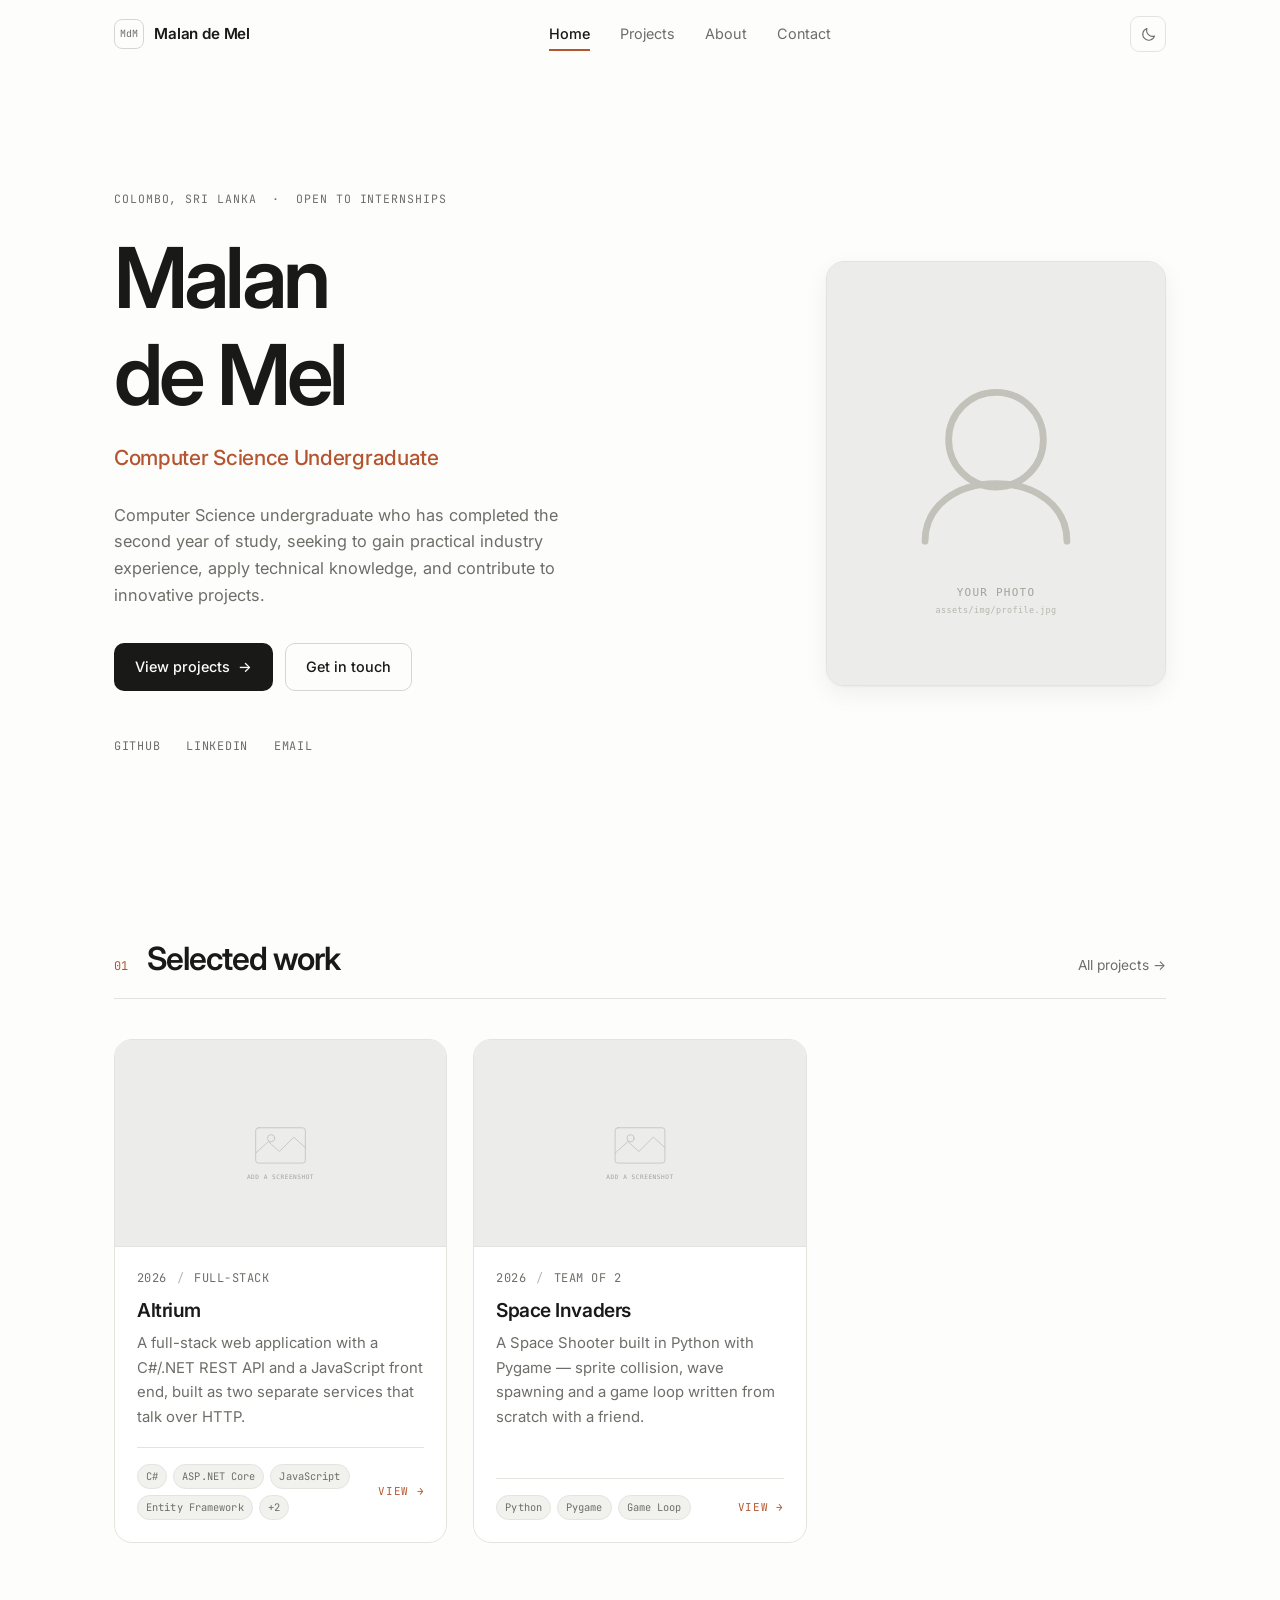
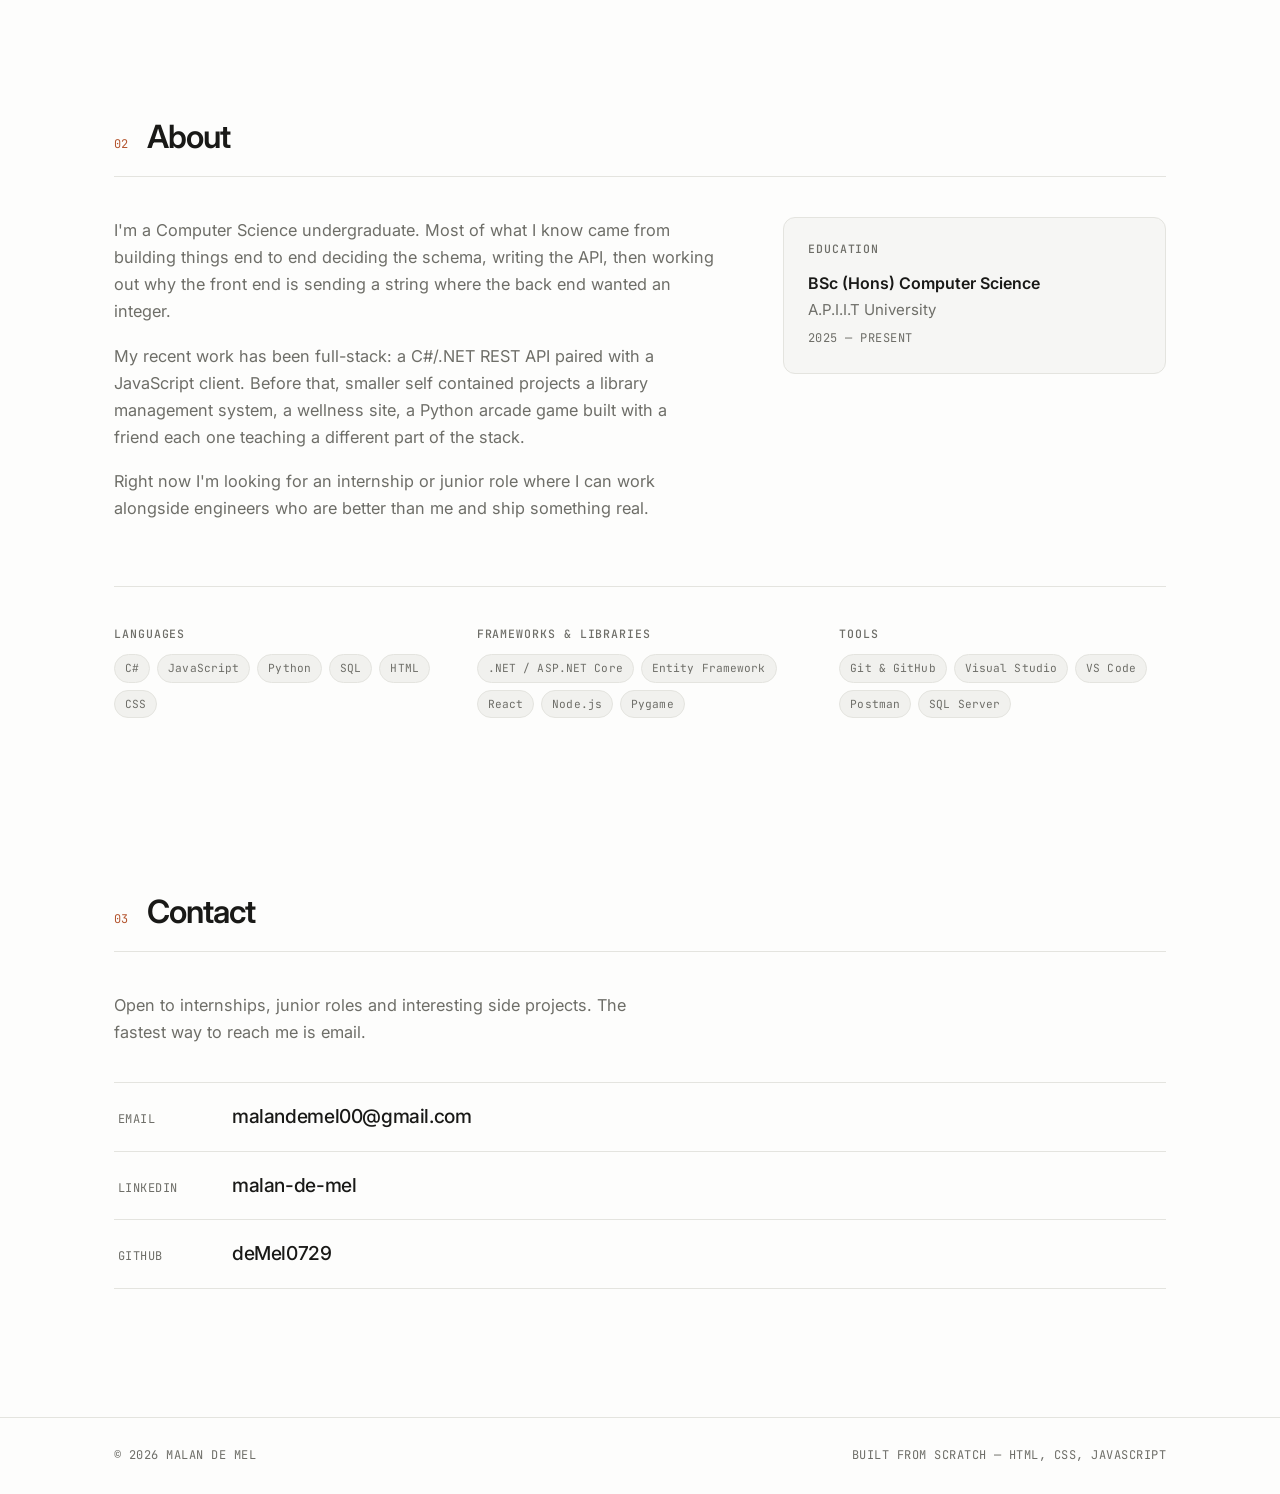
==== index.html @ 6a97ee99 "Portfolio site: home, projects page and gallery Static HTML/CSS/JS with no build step. Projects rend" ====
<!DOCTYPE html>
<html lang="en">
<head>
<meta charset="UTF-8">
<meta name="viewport" content="width=device-width, initial-scale=1.0">
<title>Malan de Mel — Computer Science Undergraduate</title>
<meta name="description" content="Malan de Mel — Computer Science undergraduate building full stack web applications with C#, .NET, JavaScript and Python.">
<meta name="author" content="Malan de Mel">

<meta property="og:type" content="website">
<meta property="og:title" content="Malan de Mel — Computer Science Undergraduate">
<meta property="og:description" content="Computer Science undergraduate building full-stack web applications.">
<meta property="og:url" content="https://demel0729.github.io/">

<link rel="icon" href="favicon.svg" type="image/svg+xml">
<link rel="preconnect" href="https://fonts.googleapis.com">
<link rel="preconnect" href="https://fonts.gstatic.com" crossorigin>
<link href="https://fonts.googleapis.com/css2?family=Inter:wght@400;500;600;700&family=JetBrains+Mono:wght@400;500&display=swap" rel="stylesheet">
<link rel="stylesheet" href="css/style.css">
<script>
  /* Apply the saved theme before first paint so there is no colour flash. */
  try {
    var saved = localStorage.getItem('theme');
    if (saved) document.documentElement.setAttribute('data-theme', saved);
  } catch (e) {}
</script>
</head>
<body>

<a class="skip-link" href="#main">Skip to content</a>

<header class="site-header" id="siteHeader">
  <div class="wrap header-inner">
    <a class="brand" href="index.html">
      <span class="brand-mark">MdM</span>
      <span class="brand-name">Malan de Mel</span>
    </a>

    <nav class="nav" id="nav" aria-label="Main">
      <a href="index.html" class="nav-link is-active">Home</a>
      <a href="projects.html" class="nav-link">Projects</a>
      <a href="index.html#about" class="nav-link">About</a>
      <a href="index.html#contact" class="nav-link">Contact</a>
    </nav>

    <div class="header-actions">
      <button class="icon-btn" id="themeToggle" type="button" aria-label="Switch colour theme">
        <svg class="icon-sun" viewBox="0 0 24 24" aria-hidden="true"><circle cx="12" cy="12" r="4.2"/><path d="M12 2.5v2.6M12 18.9v2.6M21.5 12h-2.6M5.1 12H2.5M18.7 5.3l-1.8 1.8M7.1 16.9l-1.8 1.8M18.7 18.7l-1.8-1.8M7.1 7.1L5.3 5.3"/></svg>
        <svg class="icon-moon" viewBox="0 0 24 24" aria-hidden="true"><path d="M20.5 14.2A8.5 8.5 0 0 1 9.8 3.5a8.5 8.5 0 1 0 10.7 10.7z"/></svg>
      </button>
      <button class="icon-btn menu-btn" id="menuToggle" type="button" aria-label="Open menu" aria-expanded="false" aria-controls="nav">
        <span class="bar"></span><span class="bar"></span>
      </button>
    </div>
  </div>
</header>

<main id="main">

  <!-- ─────────────── HERO ─────────────── -->
  <section class="hero wrap">
    <div class="hero-text reveal">
      <p class="eyebrow">Colombo, Sri Lanka &nbsp;·&nbsp; Open to internships</p>
      <h1 class="hero-title">Malan<br>de Mel</h1>
      <p class="hero-role">Computer Science Undergraduate</p>
      <p class="hero-blurb">
        Computer Science undergraduate who has completed the second year of study, 
        seeking to gain practical industry experience, apply technical knowledge, 
        and contribute to innovative projects.

      </p>
      <div class="hero-cta">
        <a class="btn btn-primary" href="projects.html">View projects <span aria-hidden="true">&rarr;</span></a>
        <a class="btn btn-ghost" href="#contact">Get in touch</a>
      </div>
      <ul class="hero-links">
        <li><a href="https://github.com/deMel0729" target="_blank" rel="noopener">GitHub</a></li>
        <li><a href="https://www.linkedin.com/in/malan-de-mel-802544389/" target="_blank" rel="noopener">LinkedIn</a></li>
        <li><a href="mailto:malandemel00@gmail.com">Email</a></li>
      </ul>
    </div>

    <div class="hero-photo reveal">
      <div class="photo-frame">
        <img src="assets/img/profile.jpg" alt="Portrait of Malan de Mel"
             onerror="this.onerror=null;this.src='assets/img/profile-placeholder.svg';">
      </div>
    </div>
  </section>

  <!-- ─────────────── SELECTED WORK ─────────────── -->
  <section class="section wrap" id="work">
    <div class="section-head reveal">
      <span class="section-num mono">01</span>
      <h2 class="section-title">Selected work</h2>
      <a class="section-link" href="projects.html">All projects <span aria-hidden="true">&rarr;</span></a>
    </div>
    <div class="featured-grid" id="featuredGrid"></div>
  </section>

  <!-- ─────────────── ABOUT ─────────────── -->
  <section class="section wrap" id="about">
    <div class="section-head reveal">
      <span class="section-num mono">02</span>
      <h2 class="section-title">About</h2>
    </div>

    <div class="about-grid">
      <div class="about-copy reveal">
        <p>
          I'm a Computer Science undergraduate. Most of what I know came from building things
          end to end deciding the schema, writing the API, then working out why the front
          end is sending a string where the back end wanted an integer.
        </p>
        <p>
          My recent work has been full-stack: a C#/.NET REST API paired with a JavaScript
          client. Before that, smaller self contained projects a library management system,
          a wellness site, a Python arcade game built with a friend each one teaching a
          different part of the stack.
        </p>
        <p>
          Right now I'm looking for an internship or junior role where I can work alongside
          engineers who are better than me and ship something real.
        </p>
      </div>

      <aside class="about-side reveal">
        <h3 class="side-title mono">Education</h3>
        <div class="edu">
          <p class="edu-degree">BSc (Hons) Computer Science</p>
          <p class="edu-school">A.P.I.I.T University</p>
          <p class="edu-dates mono">2025 &mdash; present</p>
        </div>
      </aside>
    </div>

    <div class="skills reveal">
      <div class="skill-group">
        <h3 class="side-title mono">Languages</h3>
        <ul class="tags">
          <li class="tag">C#</li><li class="tag">JavaScript</li><li class="tag">Python</li>
          <li class="tag">SQL</li><li class="tag">HTML</li><li class="tag">CSS</li>
        </ul>
      </div>
      <div class="skill-group">
        <h3 class="side-title mono">Frameworks &amp; libraries</h3>
        <ul class="tags">
          <li class="tag">.NET / ASP.NET Core</li><li class="tag">Entity Framework</li>
          <li class="tag">React</li><li class="tag">Node.js</li><li class="tag">Pygame</li>
        </ul>
      </div>
      <div class="skill-group">
        <h3 class="side-title mono">Tools</h3>
        <ul class="tags">
          <li class="tag">Git &amp; GitHub</li><li class="tag">Visual Studio</li>
          <li class="tag">VS Code</li><li class="tag">Postman</li><li class="tag">SQL Server</li>
        </ul>
      </div>
    </div>
  </section>

  <!-- ─────────────── CONTACT ─────────────── -->
  <section class="section wrap" id="contact">
    <div class="section-head reveal">
      <span class="section-num mono">03</span>
      <h2 class="section-title">Contact</h2>
    </div>

    <div class="contact reveal">
      <p class="contact-lead">
        Open to internships, junior roles and interesting side projects.
        The fastest way to reach me is email.
      </p>
      <ul class="contact-list">
        <li>
          <span class="contact-label mono">Email</span>
          <a class="contact-value" href="mailto:malandemel00@gmail.com">malandemel00@gmail.com</a>
        </li>
        <li>
          <span class="contact-label mono">LinkedIn</span>
          <a class="contact-value" href="https://www.linkedin.com/in/malan-de-mel-802544389/" target="_blank" rel="noopener">malan-de-mel</a>
        </li>
        <li>
          <span class="contact-label mono">GitHub</span>
          <a class="contact-value" href="https://github.com/deMel0729" target="_blank" rel="noopener">deMel0729</a>
        </li>
      </ul>
    </div>
  </section>

</main>

<footer class="site-footer">
  <div class="wrap footer-inner">
    <p class="mono">&copy; <span id="year">2026</span> Malan de Mel</p>
    <p class="mono footer-built">Built from scratch &mdash; HTML, CSS, JavaScript</p>
  </div>
</footer>

<script src="js/projects-data.js"></script>
<script src="js/main.js"></script>
</body>
</html>
---- css/style.css ----
/* ============================================================
   Malan de Mel — portfolio
   Palette, type scale and layout primitives live at the top.
   Change --accent in one place to re-tint the whole site.
   ============================================================ */

/* ---------- 1. Design tokens ---------- */

:root {
  /* Light theme */
  --bg:          #fdfdfc;
  --bg-alt:      #f6f6f4;
  --surface:     #ffffff;
  --surface-2:   #f1f1ee;
  --text:        #191917;
  --muted:       #6e6e68;
  --border:      #e4e4df;
  --border-firm: #d6d6d0;
  --accent:      #b4552f;
  --accent-ink:  #ffffff;
  --accent-soft: #f6ebe5;
  --shadow:      0 1px 2px rgba(20, 20, 16, .04), 0 8px 24px rgba(20, 20, 16, .06);
  --shadow-lg:   0 24px 64px rgba(20, 20, 16, .18);

  /* Type */
  --font-sans: 'Inter', -apple-system, BlinkMacSystemFont, 'Segoe UI', Roboto, Helvetica, Arial, sans-serif;
  --font-mono: 'JetBrains Mono', ui-monospace, SFMono-Regular, Menlo, Consolas, monospace;

  /* Layout */
  --wrap: 1100px;
  --gutter: 24px;
  --radius: 12px;
  --radius-lg: 18px;
  --header-h: 68px;

  --ease: cubic-bezier(.22, .61, .36, 1);
  color-scheme: light;
}

/* Dark theme — applied by system preference unless the user chose light */
@media (prefers-color-scheme: dark) {
  :root:not([data-theme="light"]) {
    --bg:          #111110;
    --bg-alt:      #171715;
    --surface:     #1a1a18;
    --surface-2:   #232320;
    --text:        #f2f2ef;
    --muted:       #a0a099;
    --border:      #2b2b27;
    --border-firm: #3a3a34;
    --accent:      #e08a5f;
    --accent-ink:  #1a1006;
    --accent-soft: #2a1e16;
    --shadow:      0 1px 2px rgba(0, 0, 0, .3), 0 8px 24px rgba(0, 0, 0, .35);
    --shadow-lg:   0 24px 64px rgba(0, 0, 0, .6);
    color-scheme: dark;
  }
}

/* Dark theme — applied by explicit user choice */
:root[data-theme="dark"] {
  --bg:          #111110;
  --bg-alt:      #171715;
  --surface:     #1a1a18;
  --surface-2:   #232320;
  --text:        #f2f2ef;
  --muted:       #a0a099;
  --border:      #2b2b27;
  --border-firm: #3a3a34;
  --accent:      #e08a5f;
  --accent-ink:  #1a1006;
  --accent-soft: #2a1e16;
  --shadow:      0 1px 2px rgba(0, 0, 0, .3), 0 8px 24px rgba(0, 0, 0, .35);
  --shadow-lg:   0 24px 64px rgba(0, 0, 0, .6);
  color-scheme: dark;
}


/* ---------- 2. Reset & base ---------- */

*, *::before, *::after { box-sizing: border-box; }

html { -webkit-text-size-adjust: 100%; scroll-behavior: smooth; }

@media (prefers-reduced-motion: reduce) {
  html { scroll-behavior: auto; }
  *, *::before, *::after {
    animation-duration: .001ms !important;
    transition-duration: .001ms !important;
  }
}

body {
  margin: 0;
  background: var(--bg);
  color: var(--text);
  font-family: var(--font-sans);
  font-size: 16px;
  line-height: 1.65;
  -webkit-font-smoothing: antialiased;
  -moz-osx-font-smoothing: grayscale;
  overflow-x: hidden;
}

body.is-locked { overflow: hidden; }

h1, h2, h3, h4 { margin: 0; font-weight: 600; line-height: 1.15; letter-spacing: -.02em; }
p  { margin: 0 0 1.1em; }
ul { margin: 0; padding: 0; list-style: none; }
img, video { display: block; max-width: 100%; }

a { color: inherit; text-decoration: none; }

button { font: inherit; color: inherit; background: none; border: 0; cursor: pointer; }

svg { fill: none; stroke: currentColor; stroke-width: 1.6; stroke-linecap: round; stroke-linejoin: round; }

:focus-visible {
  outline: 2px solid var(--accent);
  outline-offset: 3px;
  border-radius: 4px;
}

.mono {
  font-family: var(--font-mono);
  font-size: .75rem;
  letter-spacing: .04em;
  text-transform: uppercase;
}

.wrap {
  width: 100%;
  max-width: var(--wrap);
  margin-inline: auto;
  padding-inline: var(--gutter);
}

.skip-link {
  position: absolute;
  left: -9999px;
  top: 0;
  z-index: 200;
  background: var(--text);
  color: var(--bg);
  padding: 10px 18px;
  border-radius: 0 0 8px 0;
}
.skip-link:focus { left: 0; }


/* ---------- 3. Header ---------- */

.site-header {
  position: sticky;
  top: 0;
  z-index: 100;
  background: color-mix(in srgb, var(--bg) 82%, transparent);
  backdrop-filter: saturate(160%) blur(12px);
  -webkit-backdrop-filter: saturate(160%) blur(12px);
  border-bottom: 1px solid transparent;
  transition: border-color .25s var(--ease);
}
.site-header.is-scrolled { border-bottom-color: var(--border); }

.header-inner {
  height: var(--header-h);
  display: flex;
  align-items: center;
  justify-content: space-between;
  gap: 16px;
}

.brand { display: flex; align-items: center; gap: 10px; }

.brand-mark {
  display: grid;
  place-items: center;
  width: 30px;
  height: 30px;
  border: 1px solid var(--border-firm);
  border-radius: 8px;
  font-family: var(--font-mono);
  font-size: .62rem;
  letter-spacing: .02em;
  color: var(--muted);
  transition: border-color .2s var(--ease), color .2s var(--ease);
}
.brand:hover .brand-mark { border-color: var(--accent); color: var(--accent); }

.brand-name { font-weight: 600; font-size: .95rem; letter-spacing: -.01em; }

.nav { display: flex; align-items: center; gap: 4px; }

.nav-link {
  position: relative;
  padding: 7px 13px;
  border-radius: 8px;
  font-size: .9rem;
  color: var(--muted);
  transition: color .18s var(--ease), background-color .18s var(--ease);
}
.nav-link:hover { color: var(--text); background: var(--surface-2); }
.nav-link.is-active { color: var(--text); font-weight: 500; }
.nav-link.is-active::after {
  content: "";
  position: absolute;
  left: 13px;
  right: 13px;
  bottom: 2px;
  height: 1.5px;
  background: var(--accent);
}

.header-actions { display: flex; align-items: center; gap: 6px; }

.icon-btn {
  display: grid;
  place-items: center;
  width: 36px;
  height: 36px;
  border: 1px solid var(--border);
  border-radius: 9px;
  color: var(--muted);
  transition: color .18s var(--ease), border-color .18s var(--ease), background-color .18s var(--ease);
}
.icon-btn:hover { color: var(--text); border-color: var(--border-firm); background: var(--surface-2); }
.icon-btn svg { width: 17px; height: 17px; }

/* Show the icon for the theme you would switch TO */
.icon-moon { display: block; }
.icon-sun  { display: none; }
:root[data-theme="dark"] .icon-moon { display: none; }
:root[data-theme="dark"] .icon-sun  { display: block; }
@media (prefers-color-scheme: dark) {
  :root:not([data-theme="light"]) .icon-moon { display: none; }
  :root:not([data-theme="light"]) .icon-sun  { display: block; }
}

.menu-btn { display: none; flex-direction: column; gap: 4px; }
.menu-btn .bar {
  width: 15px;
  height: 1.5px;
  background: currentColor;
  transition: transform .22s var(--ease), opacity .22s var(--ease);
}
.menu-btn[aria-expanded="true"] .bar:first-child { transform: translateY(2.75px) rotate(45deg); }
.menu-btn[aria-expanded="true"] .bar:last-child  { transform: translateY(-2.75px) rotate(-45deg); }


/* ---------- 4. Buttons & tags ---------- */

.btn {
  display: inline-flex;
  align-items: center;
  gap: 8px;
  padding: 11px 20px;
  border-radius: 10px;
  border: 1px solid transparent;
  font-size: .9rem;
  font-weight: 500;
  transition: transform .18s var(--ease), background-color .18s var(--ease),
              border-color .18s var(--ease), color .18s var(--ease);
}
.btn:active { transform: translateY(1px); }

.btn-primary { background: var(--text); color: var(--bg); }
.btn-primary:hover { background: var(--accent); color: var(--accent-ink); }

.btn-ghost { border-color: var(--border-firm); color: var(--text); }
.btn-ghost:hover { border-color: var(--text); background: var(--surface-2); }

.btn-sm { padding: 9px 15px; font-size: .84rem; }

.tags { display: flex; flex-wrap: wrap; gap: 7px; }

.tag {
  padding: 4px 10px;
  border: 1px solid var(--border);
  border-radius: 100px;
  background: var(--surface-2);
  font-family: var(--font-mono);
  font-size: .7rem;
  letter-spacing: .01em;
  color: var(--muted);
  white-space: nowrap;
}


/* ---------- 5. Hero ---------- */

.hero {
  display: grid;
  grid-template-columns: 1.25fr .85fr;
  gap: 56px;
  align-items: center;
  padding-block: clamp(56px, 10vw, 120px) clamp(48px, 8vw, 96px);
}

.eyebrow {
  margin-bottom: 22px;
  font-family: var(--font-mono);
  font-size: .72rem;
  letter-spacing: .08em;
  text-transform: uppercase;
  color: var(--muted);
}

.hero-title {
  font-size: clamp(3rem, 9vw, 5.25rem);
  letter-spacing: -.045em;
  margin-bottom: 18px;
}

.hero-role {
  margin-bottom: 26px;
  font-size: clamp(1.05rem, 2.4vw, 1.3rem);
  font-weight: 500;
  color: var(--accent);
  letter-spacing: -.015em;
}

.hero-blurb {
  max-width: 46ch;
  margin-bottom: 34px;
  font-size: 1.02rem;
  color: var(--muted);
}

.hero-cta { display: flex; flex-wrap: wrap; gap: 12px; margin-bottom: 40px; }

.hero-links { display: flex; flex-wrap: wrap; gap: 26px; }
.hero-links a {
  position: relative;
  font-family: var(--font-mono);
  font-size: .74rem;
  letter-spacing: .06em;
  text-transform: uppercase;
  color: var(--muted);
  transition: color .18s var(--ease);
}
.hero-links a::after {
  content: "";
  position: absolute;
  left: 0;
  right: 0;
  bottom: -4px;
  height: 1px;
  background: currentColor;
  transform: scaleX(0);
  transform-origin: left;
  transition: transform .26s var(--ease);
}
.hero-links a:hover { color: var(--text); }
.hero-links a:hover::after { transform: scaleX(1); }

.photo-frame {
  position: relative;
  aspect-ratio: 4 / 5;
  max-width: 340px;
  margin-left: auto;
  border: 1px solid var(--border);
  border-radius: var(--radius-lg);
  overflow: hidden;
  background: var(--surface-2);
  box-shadow: var(--shadow);
}
.photo-frame img { width: 100%; height: 100%; object-fit: cover; }


/* ---------- 6. Sections ---------- */

.section { padding-block: clamp(48px, 8vw, 88px); }

.section-head {
  display: flex;
  align-items: baseline;
  gap: 18px;
  padding-bottom: 20px;
  margin-bottom: 40px;
  border-bottom: 1px solid var(--border);
}

.section-num { color: var(--accent); }

.section-title {
  font-size: clamp(1.5rem, 3.6vw, 2rem);
  letter-spacing: -.03em;
}

.section-link {
  margin-left: auto;
  font-size: .86rem;
  color: var(--muted);
  transition: color .18s var(--ease);
}
.section-link:hover { color: var(--accent); }

.side-title {
  margin-bottom: 14px;
  font-size: .72rem;
  font-weight: 500;
  letter-spacing: .08em;
  text-transform: uppercase;
  color: var(--muted);
}


/* ---------- 7. About ---------- */

.about-grid {
  display: grid;
  grid-template-columns: 1.6fr 1fr;
  gap: 56px;
  margin-bottom: 64px;
}

.about-copy p { font-size: 1.02rem; color: var(--muted); max-width: 60ch; }
.about-copy p:last-child { margin-bottom: 0; }

.about-side {
  padding: 24px;
  border: 1px solid var(--border);
  border-radius: var(--radius);
  background: var(--bg-alt);
  align-self: start;
}
.edu-degree { margin-bottom: 2px; font-weight: 600; }
.edu-school { margin-bottom: 6px; color: var(--muted); font-size: .94rem; }
.edu-dates  { margin-bottom: 0; color: var(--muted); }

.skills {
  display: grid;
  grid-template-columns: repeat(3, 1fr);
  gap: 36px;
  padding-top: 40px;
  border-top: 1px solid var(--border);
}


/* ---------- 8. Contact ---------- */

.contact-lead { max-width: 52ch; margin-bottom: 36px; font-size: 1.02rem; color: var(--muted); }

.contact-list { border-top: 1px solid var(--border); }
.contact-list li {
  display: flex;
  align-items: baseline;
  gap: 24px;
  padding: 18px 4px;
  border-bottom: 1px solid var(--border);
  transition: padding-left .22s var(--ease);
}
.contact-list li:hover { padding-left: 12px; }

.contact-label { flex: 0 0 90px; color: var(--muted); }

.contact-value {
  font-size: clamp(1rem, 2.4vw, 1.2rem);
  font-weight: 500;
  letter-spacing: -.02em;
  word-break: break-word;
  transition: color .18s var(--ease);
}
.contact-list li:hover .contact-value { color: var(--accent); }


/* ---------- 9. Footer ---------- */

.site-footer { border-top: 1px solid var(--border); margin-top: 40px; }
.footer-inner {
  display: flex;
  flex-wrap: wrap;
  gap: 12px;
  justify-content: space-between;
  padding-block: 28px;
}
.footer-inner p { margin: 0; color: var(--muted); }


/* ---------- 10. Projects page header ---------- */

.page-head { padding-block: clamp(48px, 9vw, 96px) 36px; }
.page-title {
  font-size: clamp(2.5rem, 7vw, 4rem);
  letter-spacing: -.04em;
  margin-bottom: 20px;
}
.page-lead { max-width: 56ch; font-size: 1.05rem; color: var(--muted); margin-bottom: 0; }

.filter-bar-wrap { padding-bottom: 8px; }
.filter-bar {
  display: flex;
  flex-wrap: wrap;
  gap: 8px;
  padding-bottom: 28px;
  border-bottom: 1px solid var(--border);
}

.chip {
  padding: 7px 15px;
  border: 1px solid var(--border);
  border-radius: 100px;
  font-family: var(--font-mono);
  font-size: .72rem;
  letter-spacing: .03em;
  color: var(--muted);
  transition: color .18s var(--ease), border-color .18s var(--ease), background-color .18s var(--ease);
}
.chip:hover { color: var(--text); border-color: var(--border-firm); }
.chip.is-active { background: var(--text); border-color: var(--text); color: var(--bg); }

.projects-section { padding-block: 40px clamp(56px, 9vw, 96px); }

.empty-state { padding: 60px 0; text-align: center; color: var(--muted); }


/* ---------- 11. Project cards ---------- */

.projects-grid,
.featured-grid {
  display: grid;
  grid-template-columns: repeat(auto-fill, minmax(320px, 1fr));
  gap: 26px;
}

.card {
  display: flex;
  flex-direction: column;
  text-align: left;
  width: 100%;
  border: 1px solid var(--border);
  border-radius: var(--radius-lg);
  background: var(--surface);
  overflow: hidden;
  transition: transform .28s var(--ease), border-color .28s var(--ease), box-shadow .28s var(--ease);
}
.card:hover {
  transform: translateY(-4px);
  border-color: var(--border-firm);
  box-shadow: var(--shadow);
}

.card-thumb {
  position: relative;
  aspect-ratio: 16 / 10;
  background: var(--surface-2);
  overflow: hidden;
  border-bottom: 1px solid var(--border);
}
.card-thumb img {
  width: 100%;
  height: 100%;
  object-fit: cover;
  transition: transform .5s var(--ease);
}
.card:hover .card-thumb img { transform: scale(1.03); }

.card-badge {
  position: absolute;
  top: 12px;
  left: 12px;
  display: inline-flex;
  align-items: center;
  gap: 5px;
  padding: 4px 9px;
  border-radius: 100px;
  background: color-mix(in srgb, var(--bg) 88%, transparent);
  backdrop-filter: blur(6px);
  -webkit-backdrop-filter: blur(6px);
  border: 1px solid var(--border);
  font-family: var(--font-mono);
  font-size: .62rem;
  letter-spacing: .06em;
  text-transform: uppercase;
  color: var(--muted);
}
.card-badge svg { width: 11px; height: 11px; }

.card-body { display: flex; flex-direction: column; flex: 1; padding: 22px; }

.card-meta {
  display: flex;
  gap: 10px;
  margin-bottom: 10px;
  color: var(--muted);
}
.card-meta .dot { opacity: .5; }

.card-title {
  margin-bottom: 10px;
  font-size: 1.2rem;
  letter-spacing: -.025em;
  transition: color .18s var(--ease);
}
.card:hover .card-title { color: var(--accent); }

.card-summary {
  flex: 1;
  margin-bottom: 18px;
  font-size: .93rem;
  color: var(--muted);
}

.card-foot {
  display: flex;
  align-items: center;
  justify-content: space-between;
  gap: 12px;
  padding-top: 16px;
  border-top: 1px solid var(--border);
}

.card-stack { display: flex; flex-wrap: wrap; gap: 6px; }
.card-stack .tag { font-size: .65rem; padding: 3px 8px; }

.card-open {
  flex-shrink: 0;
  font-family: var(--font-mono);
  font-size: .68rem;
  letter-spacing: .06em;
  text-transform: uppercase;
  color: var(--accent);
}


/* ---------- 12. Modal ---------- */

.modal {
  position: fixed;
  inset: 0;
  z-index: 200;
  display: grid;
  place-items: center;
  padding: clamp(12px, 4vw, 40px);
}

.modal-backdrop {
  position: absolute;
  inset: 0;
  background: rgba(16, 16, 14, .55);
  backdrop-filter: blur(4px);
  -webkit-backdrop-filter: blur(4px);
  animation: fade .24s var(--ease);
}

.modal-panel {
  position: relative;
  width: min(880px, 100%);
  max-height: min(88vh, 900px);
  display: flex;
  flex-direction: column;
  background: var(--bg);
  border: 1px solid var(--border);
  border-radius: var(--radius-lg);
  box-shadow: var(--shadow-lg);
  overflow: hidden;
  animation: pop .3s var(--ease);
}

@keyframes fade { from { opacity: 0; } }
@keyframes pop  { from { opacity: 0; transform: translateY(14px) scale(.985); } }

.modal-close {
  position: absolute;
  top: 14px;
  right: 14px;
  z-index: 3;
  display: grid;
  place-items: center;
  width: 34px;
  height: 34px;
  border-radius: 9px;
  background: color-mix(in srgb, var(--bg) 85%, transparent);
  backdrop-filter: blur(8px);
  -webkit-backdrop-filter: blur(8px);
  border: 1px solid var(--border);
  color: var(--text);
  transition: background-color .18s var(--ease), transform .18s var(--ease);
}
.modal-close:hover { background: var(--surface-2); transform: rotate(90deg); }
.modal-close svg { width: 15px; height: 15px; }

.modal-scroll { overflow-y: auto; overscroll-behavior: contain; }

.media-stage {
  position: relative;
  aspect-ratio: 16 / 9;
  background: var(--surface-2);
  border-bottom: 1px solid var(--border);
}
.media-stage img,
.media-stage video,
.media-stage iframe {
  width: 100%;
  height: 100%;
  object-fit: cover;
  border: 0;
  display: block;
}
.media-stage video { object-fit: contain; background: #000; }

.media-thumbs {
  display: flex;
  gap: 8px;
  padding: 12px 16px;
  overflow-x: auto;
  border-bottom: 1px solid var(--border);
  background: var(--bg-alt);
}
.media-thumbs:empty { display: none; }

.thumb {
  position: relative;
  flex: 0 0 auto;
  width: 72px;
  aspect-ratio: 16 / 10;
  border: 1px solid var(--border);
  border-radius: 7px;
  overflow: hidden;
  background: var(--surface-2);
  opacity: .58;
  transition: opacity .18s var(--ease), border-color .18s var(--ease);
}
.thumb img { width: 100%; height: 100%; object-fit: cover; }
.thumb:hover { opacity: .85; }
.thumb.is-active { opacity: 1; border-color: var(--accent); }

.thumb-play {
  position: absolute;
  inset: 0;
  display: grid;
  place-items: center;
  background: rgba(0, 0, 0, .35);
  color: #fff;
}
.thumb-play svg { width: 14px; height: 14px; fill: currentColor; stroke: none; }

.modal-body { padding: 28px clamp(20px, 4vw, 34px) 34px; }

.modal-meta { margin-bottom: 12px; color: var(--muted); }

.modal-title {
  margin-bottom: 18px;
  font-size: clamp(1.5rem, 4vw, 2rem);
  letter-spacing: -.035em;
}

.modal-desc p { color: var(--muted); max-width: 62ch; }
.modal-desc p:last-child { margin-bottom: 0; }

.modal-block { padding-top: 26px; margin-top: 26px; border-top: 1px solid var(--border); }
.modal-block[hidden] { display: none; }

.highlights { display: grid; gap: 10px; }
.highlights li {
  position: relative;
  padding-left: 20px;
  color: var(--muted);
  font-size: .95rem;
}
.highlights li::before {
  content: "";
  position: absolute;
  left: 2px;
  top: .65em;
  width: 5px;
  height: 5px;
  border-radius: 50%;
  background: var(--accent);
}

.modal-actions { display: flex; flex-wrap: wrap; gap: 10px; margin-top: 30px; }
.modal-actions .btn svg { width: 15px; height: 15px; }


/* ---------- 13. Scroll reveal ---------- */

/* Content is hidden only once main.js has confirmed it is running. If the
   script fails to load, nothing is ever hidden and the page still reads. */
.js-reveal .reveal {
  opacity: 0;
  transform: translateY(16px);
  transition: opacity .6s var(--ease), transform .6s var(--ease);
}
.js-reveal .reveal.is-in { opacity: 1; transform: none; }

@media (prefers-reduced-motion: reduce) {
  .js-reveal .reveal { opacity: 1; transform: none; }
}


/* ---------- 14. Responsive ---------- */

@media (max-width: 900px) {
  .hero { grid-template-columns: 1fr; gap: 40px; }
  .hero-photo { order: -1; }
  .photo-frame { margin-left: 0; max-width: 240px; aspect-ratio: 1 / 1; }
  .about-grid { grid-template-columns: 1fr; gap: 36px; }
  .skills { grid-template-columns: 1fr 1fr; gap: 28px; }
}

@media (max-width: 720px) {
  :root { --gutter: 20px; }

  .menu-btn { display: flex; }

  .nav {
    position: absolute;
    top: var(--header-h);
    left: 0;
    right: 0;
    flex-direction: column;
    align-items: stretch;
    gap: 2px;
    padding: 10px var(--gutter) 18px;
    background: var(--bg);
    border-bottom: 1px solid var(--border);
    box-shadow: var(--shadow);
    opacity: 0;
    visibility: hidden;
    transform: translateY(-8px);
    transition: opacity .2s var(--ease), transform .2s var(--ease), visibility .2s;
  }
  .nav.is-open { opacity: 1; visibility: visible; transform: none; }
  .nav-link { padding: 11px 12px; font-size: .95rem; }
  .nav-link.is-active::after { display: none; }

  .section-head { flex-wrap: wrap; gap: 10px 14px; }
  .section-link { margin-left: 0; flex-basis: 100%; }

  .skills { grid-template-columns: 1fr; }

  .contact-list li { flex-direction: column; gap: 4px; }
  .contact-label { flex-basis: auto; }

  .projects-grid, .featured-grid { grid-template-columns: 1fr; gap: 20px; }

  .modal { padding: 0; }
  .modal-panel { max-height: 100vh; height: 100%; width: 100%; border-radius: 0; border: 0; }
}

@media (max-width: 420px) {
  .hero-cta { flex-direction: column; align-items: stretch; }
  .hero-cta .btn { justify-content: center; }
  .brand-name { display: none; }
}
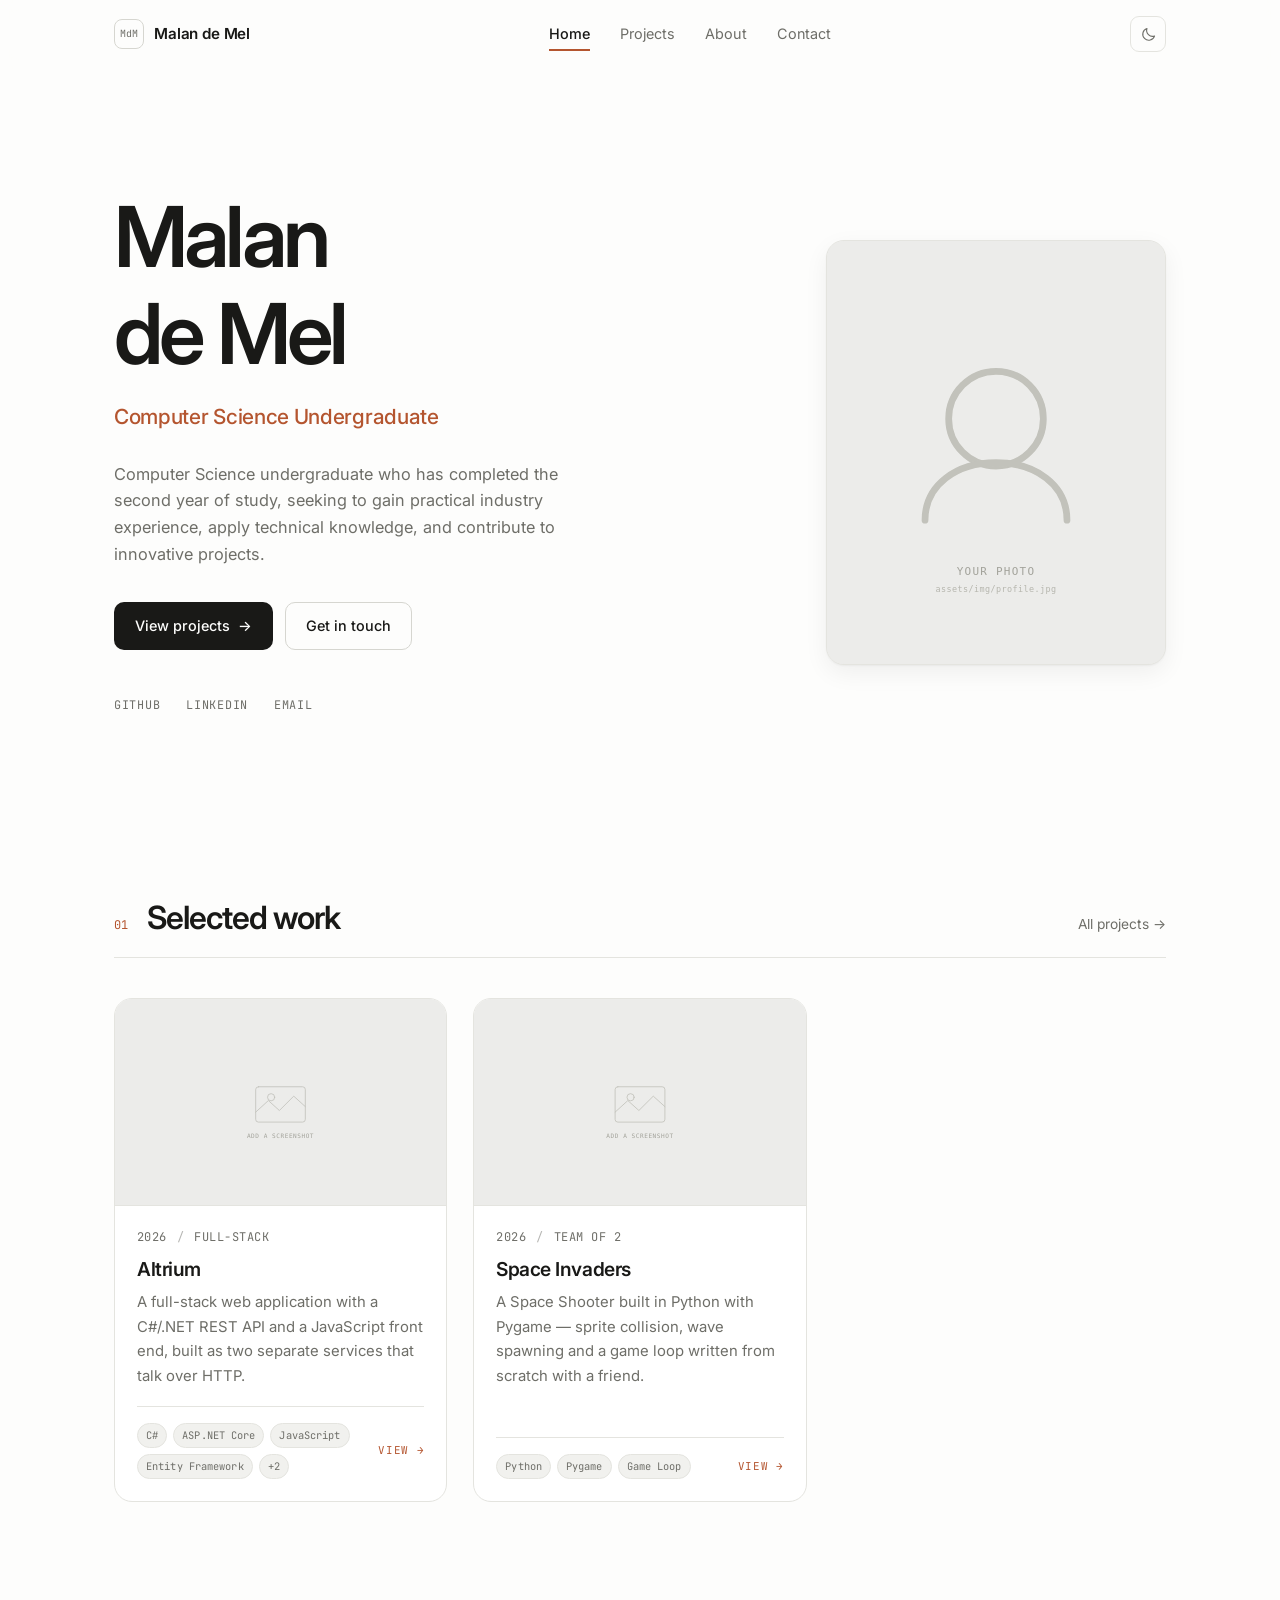
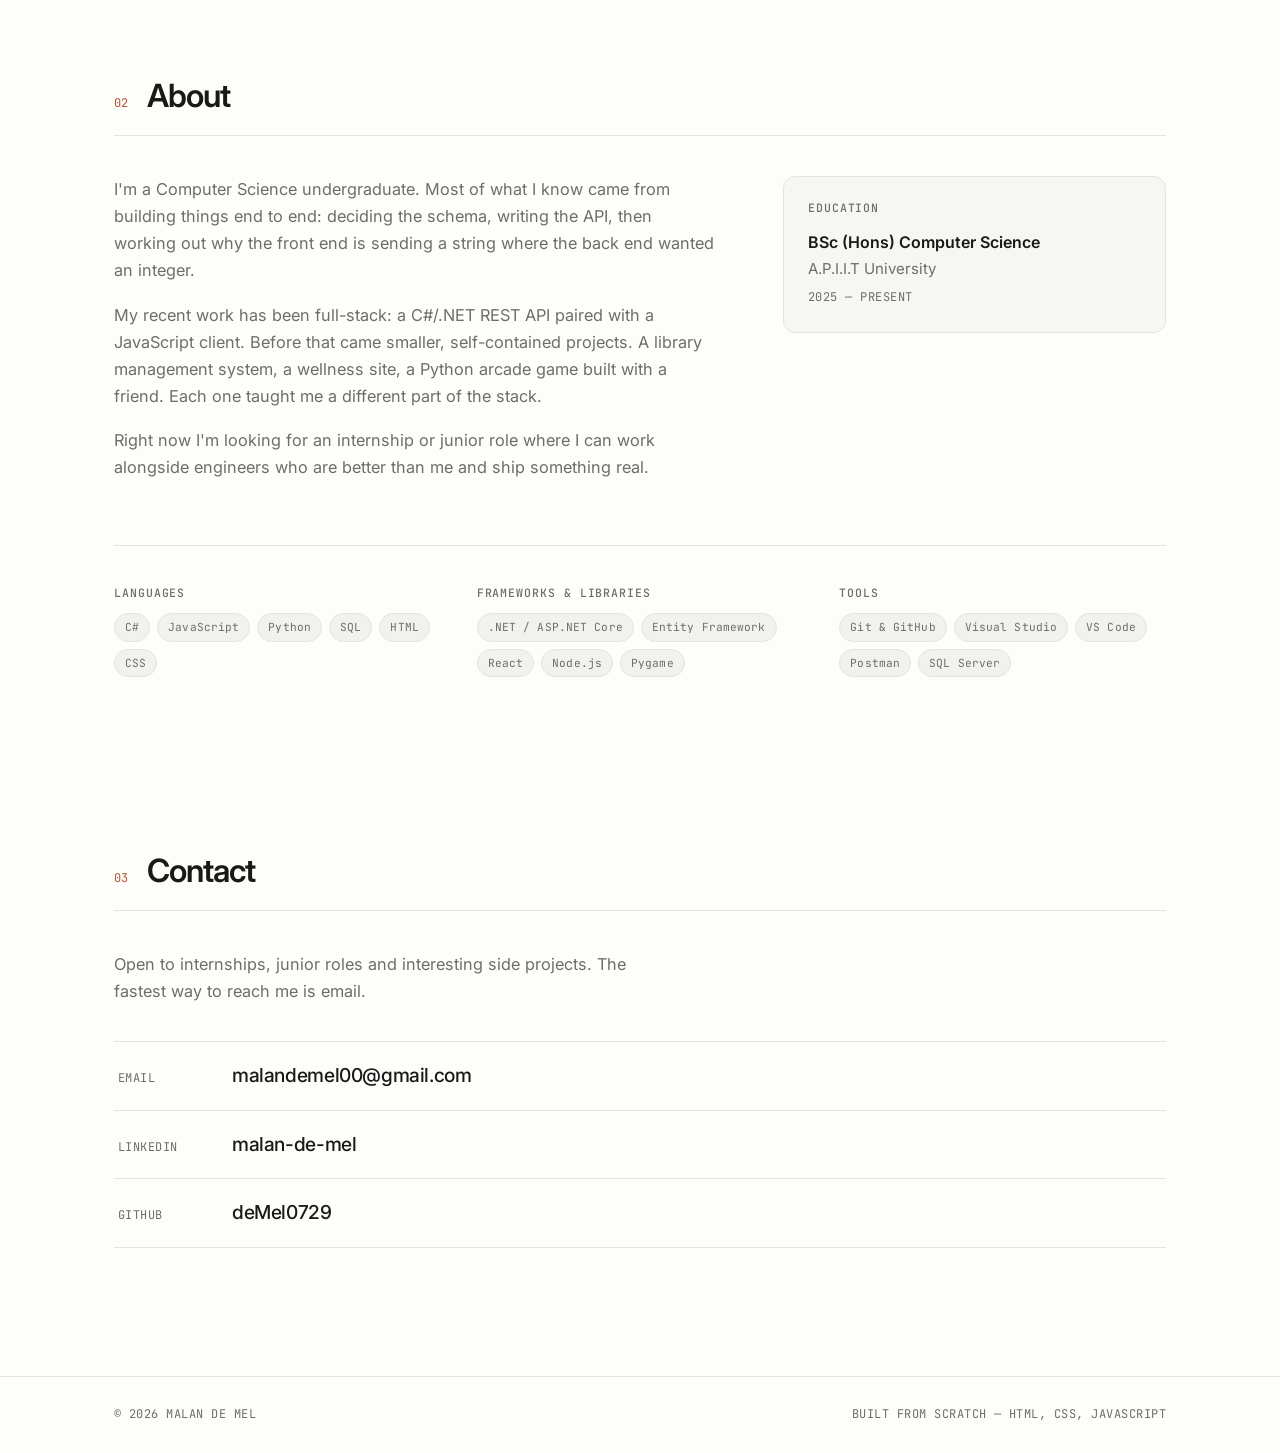
==== commit 5ce5bbb9: "Fix punctuation in the about paragraphs Two sentences had lost their separators and no longer parsed" ====
--- a/index.html
+++ b/index.html
@@ -60,7 +60,6 @@
   <!-- ─────────────── HERO ─────────────── -->
   <section class="hero wrap">
     <div class="hero-text reveal">
-      <p class="eyebrow">Colombo, Sri Lanka &nbsp;·&nbsp; Open to internships</p>
       <h1 class="hero-title">Malan<br>de Mel</h1>
       <p class="hero-role">Computer Science Undergraduate</p>
       <p class="hero-blurb">
@@ -109,14 +108,14 @@
       <div class="about-copy reveal">
         <p>
           I'm a Computer Science undergraduate. Most of what I know came from building things
-          end to end deciding the schema, writing the API, then working out why the front
+          end to end: deciding the schema, writing the API, then working out why the front
           end is sending a string where the back end wanted an integer.
         </p>
         <p>
           My recent work has been full-stack: a C#/.NET REST API paired with a JavaScript
-          client. Before that, smaller self contained projects a library management system,
-          a wellness site, a Python arcade game built with a friend each one teaching a
-          different part of the stack.
+          client. Before that came smaller, self-contained projects. A library management
+          system, a wellness site, a Python arcade game built with a friend. Each one
+          taught me a different part of the stack.
         </p>
         <p>
           Right now I'm looking for an internship or junior role where I can work alongside
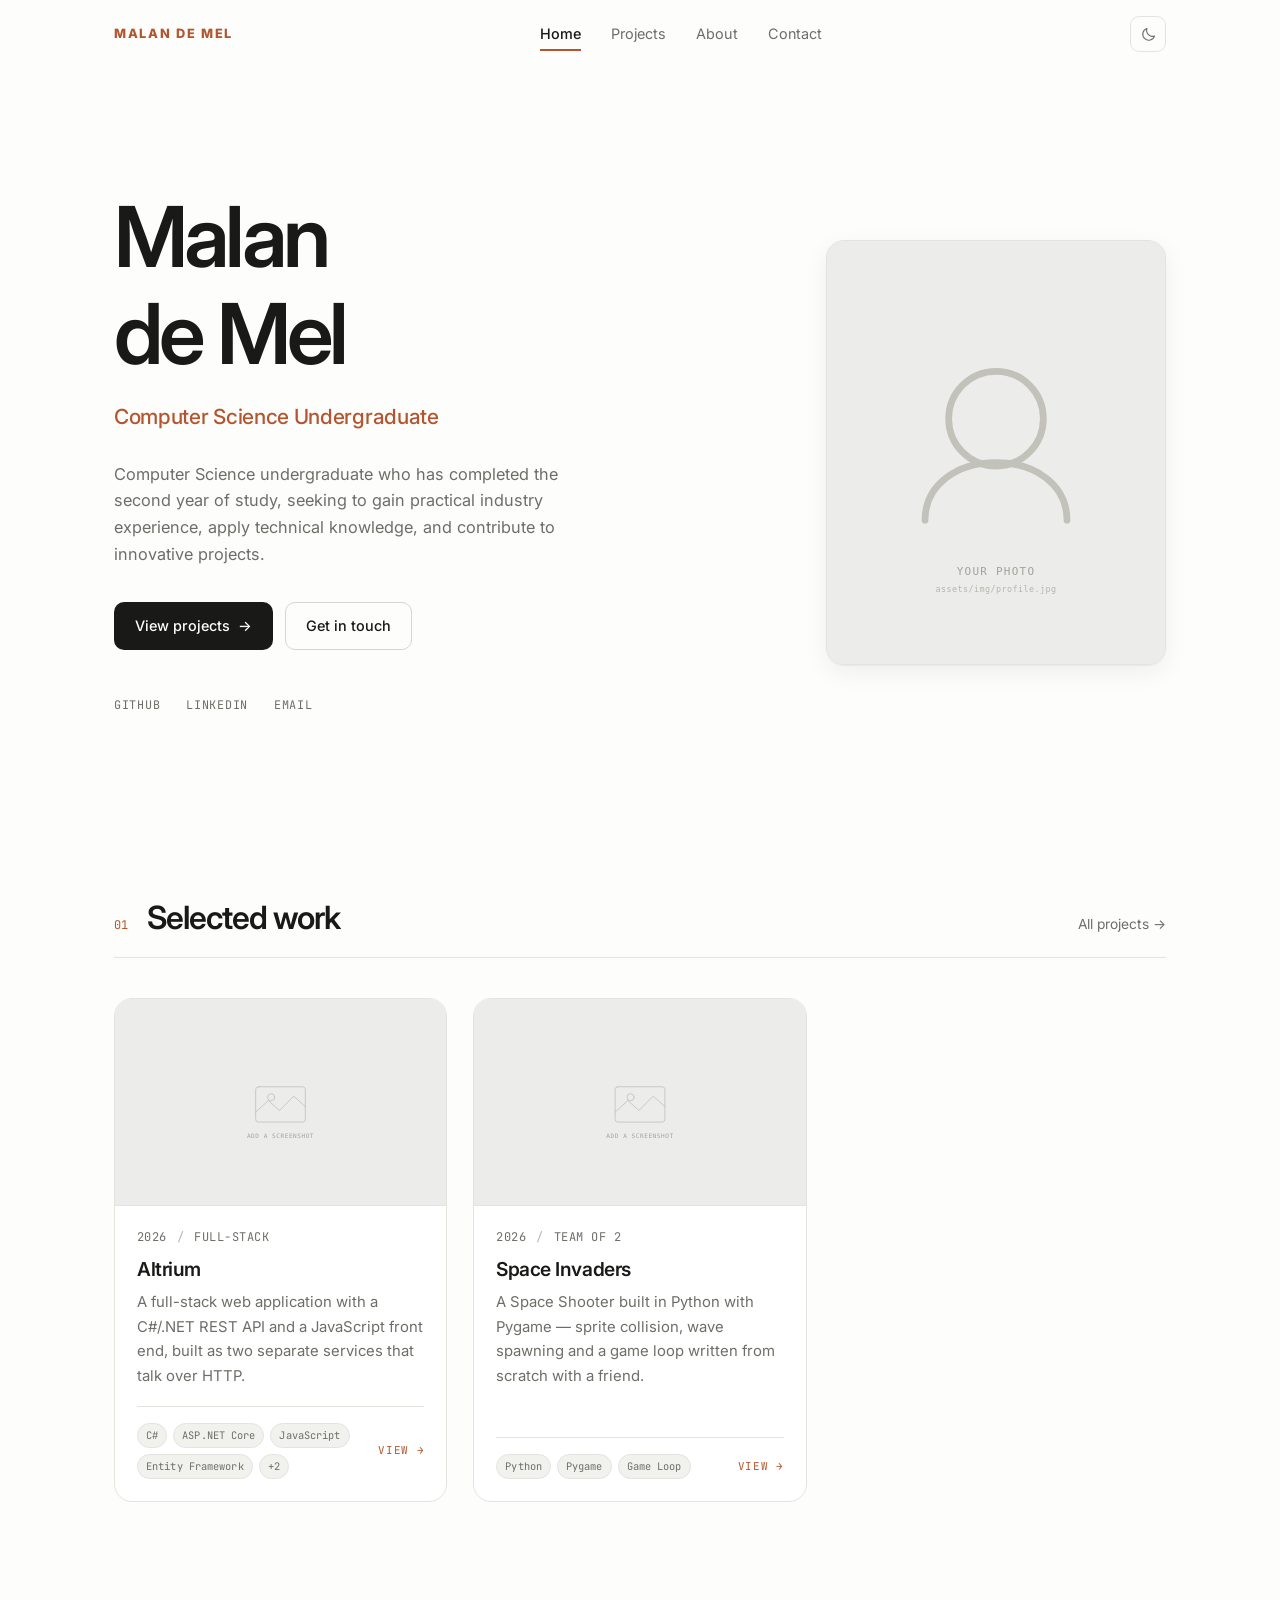
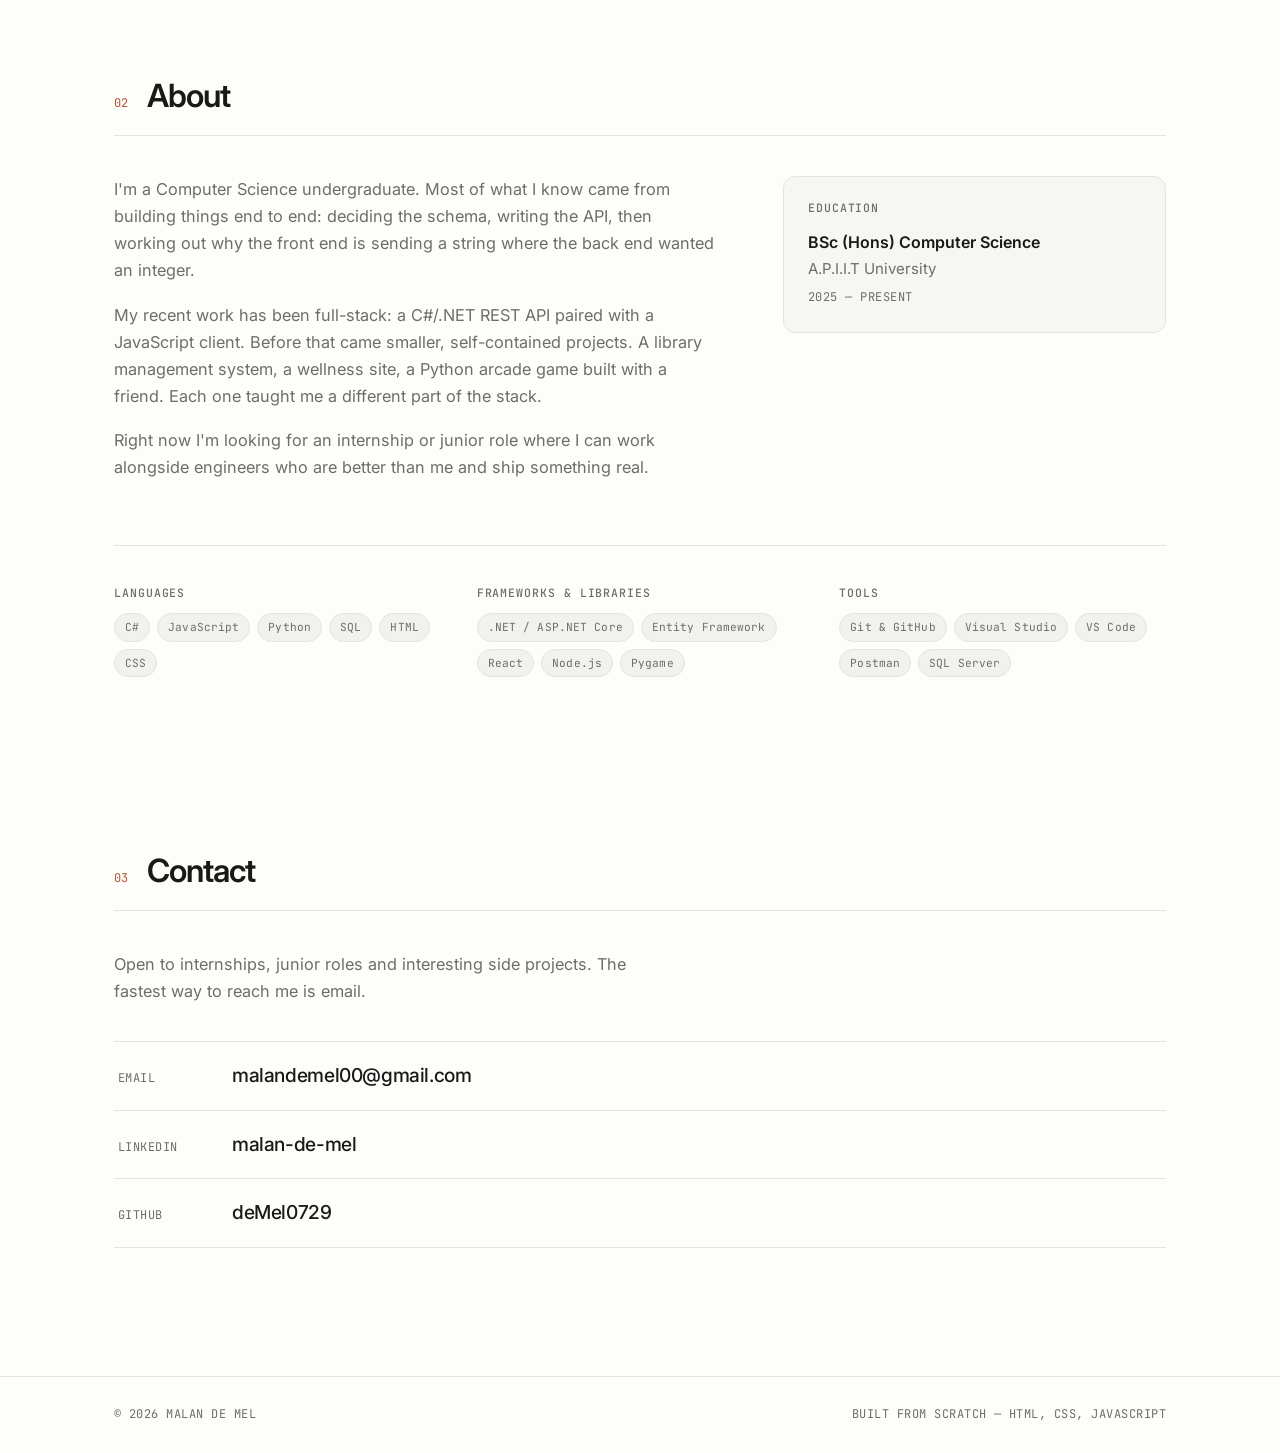
==== commit bc67f938: "Replace header monogram with a wordmark Drops the MdM square and name pair for a single uppercase wo" ====
--- a/index.html
+++ b/index.html
@@ -15,7 +15,7 @@
 <link rel="icon" href="favicon.svg" type="image/svg+xml">
 <link rel="preconnect" href="https://fonts.googleapis.com">
 <link rel="preconnect" href="https://fonts.gstatic.com" crossorigin>
-<link href="https://fonts.googleapis.com/css2?family=Inter:wght@400;500;600;700&family=JetBrains+Mono:wght@400;500&display=swap" rel="stylesheet">
+<link href="https://fonts.googleapis.com/css2?family=Inter:wght@400;500;600;700;800&family=JetBrains+Mono:wght@400;500&display=swap" rel="stylesheet">
 <link rel="stylesheet" href="css/style.css">
 <script>
   /* Apply the saved theme before first paint so there is no colour flash. */
@@ -31,9 +31,8 @@
 
 <header class="site-header" id="siteHeader">
   <div class="wrap header-inner">
-    <a class="brand" href="index.html">
-      <span class="brand-mark">MdM</span>
-      <span class="brand-name">Malan de Mel</span>
+    <a class="brand" href="index.html" aria-label="Malan de Mel, home">
+      <span class="brand-wordmark">Malan de Mel</span>
     </a>
 
     <nav class="nav" id="nav" aria-label="Main">
--- a/css/style.css
+++ b/css/style.css
@@ -111,6 +111,11 @@
 
 a { color: inherit; text-decoration: none; }
 
+/* The hidden attribute must beat any display rule set later in this file.
+   Without this, something like `.modal { display: grid }` silently defeats
+   `<div hidden>` and the element stays on screen. */
+[hidden] { display: none !important; }
+
 button { font: inherit; color: inherit; background: none; border: 0; cursor: pointer; }
 
 svg { fill: none; stroke: currentColor; stroke-width: 1.6; stroke-linecap: round; stroke-linejoin: round; }
@@ -170,24 +175,21 @@
   gap: 16px;
 }
 
-.brand { display: flex; align-items: center; gap: 10px; }
-
-.brand-mark {
-  display: grid;
-  place-items: center;
-  width: 30px;
-  height: 30px;
-  border: 1px solid var(--border-firm);
-  border-radius: 8px;
-  font-family: var(--font-mono);
-  font-size: .62rem;
-  letter-spacing: .02em;
-  color: var(--muted);
-  transition: border-color .2s var(--ease), color .2s var(--ease);
-}
-.brand:hover .brand-mark { border-color: var(--accent); color: var(--accent); }
-
-.brand-name { font-weight: 600; font-size: .95rem; letter-spacing: -.01em; }
+.brand { display: flex; align-items: center; }
+
+/* Wordmark set in the site's own webfont rather than an image file: stays
+   sharp at every size, follows the light/dark theme, costs no extra request,
+   and is real text for screen readers and search engines. */
+.brand-wordmark {
+  font-size: .8rem;
+  font-weight: 800;
+  text-transform: uppercase;
+  letter-spacing: .13em;
+  color: var(--accent);
+  white-space: nowrap;
+  transition: opacity .2s var(--ease);
+}
+.brand:hover .brand-wordmark { opacity: .68; }
 
 .nav { display: flex; align-items: center; gap: 4px; }
 
@@ -749,7 +751,6 @@
 .modal-desc p:last-child { margin-bottom: 0; }
 
 .modal-block { padding-top: 26px; margin-top: 26px; border-top: 1px solid var(--border); }
-.modal-block[hidden] { display: none; }
 
 .highlights { display: grid; gap: 10px; }
 .highlights li {
@@ -842,5 +843,4 @@
 @media (max-width: 420px) {
   .hero-cta { flex-direction: column; align-items: stretch; }
   .hero-cta .btn { justify-content: center; }
-  .brand-name { display: none; }
-}
+}
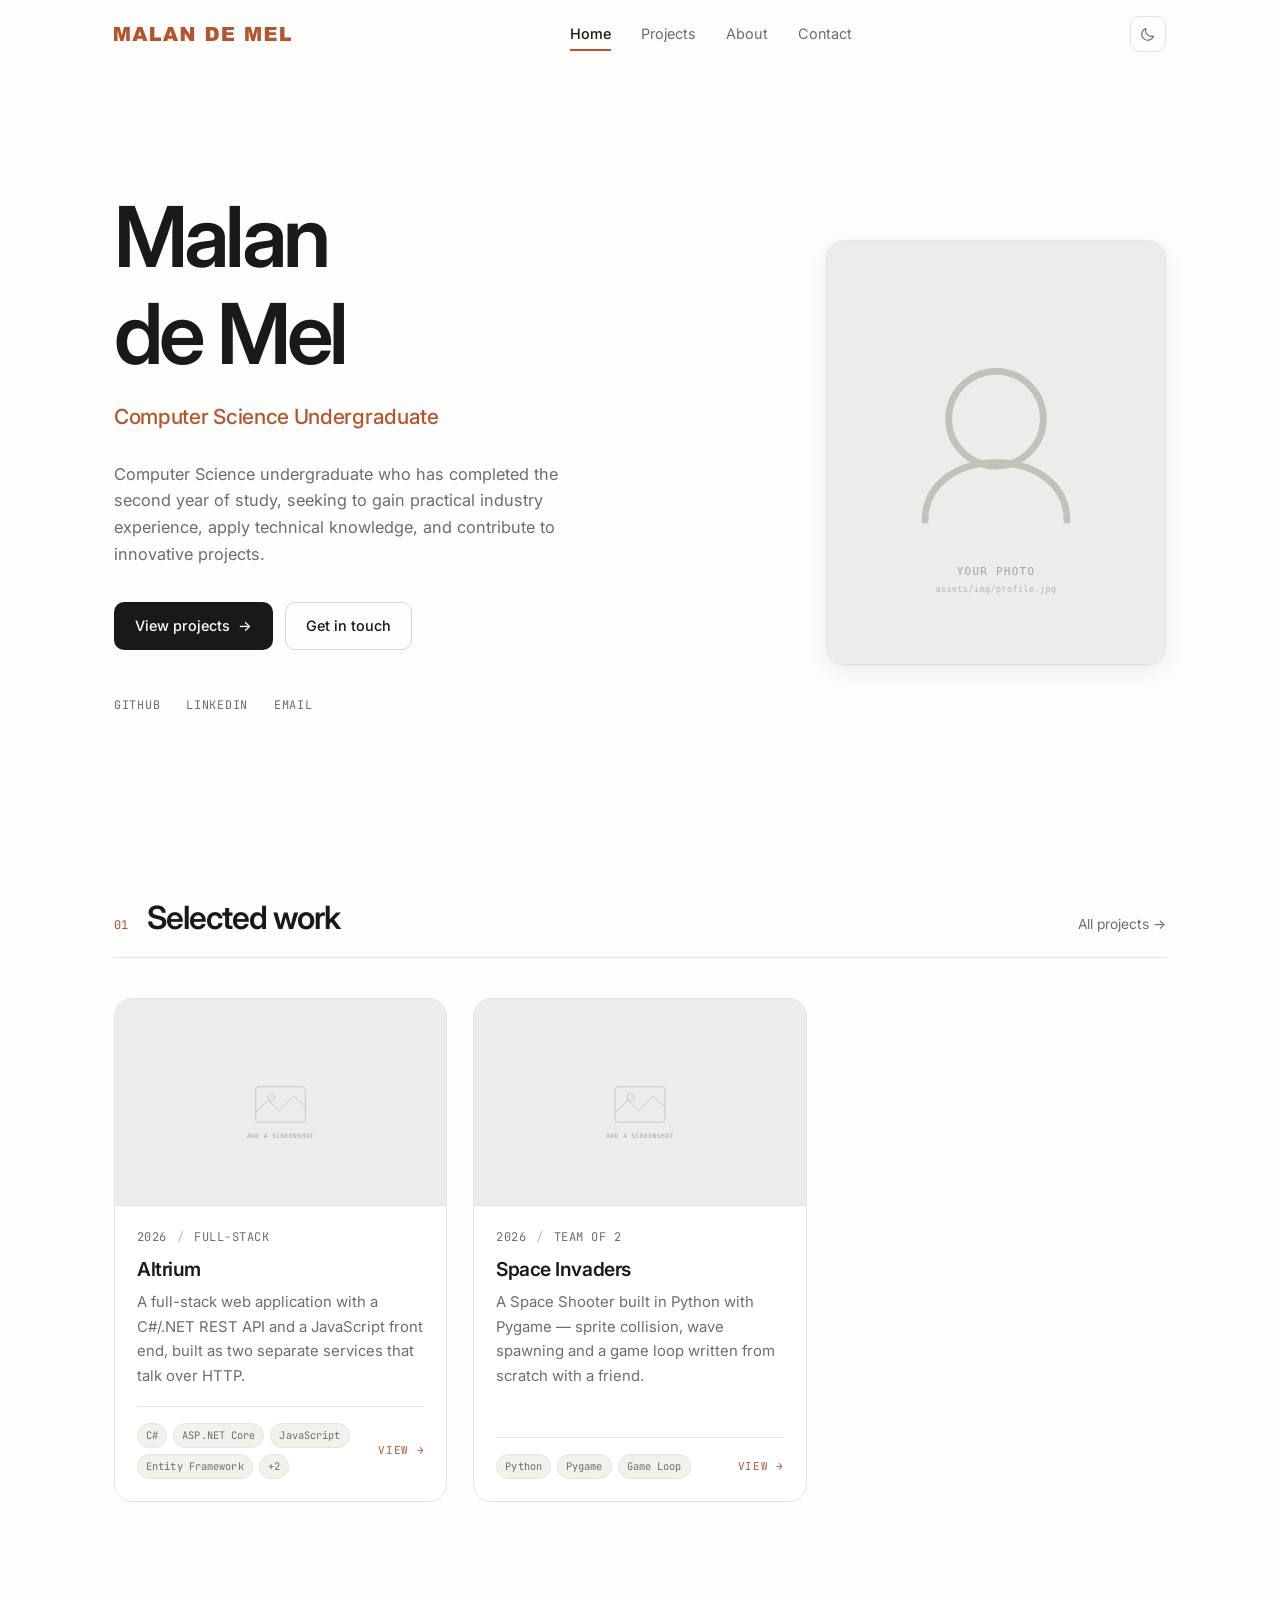
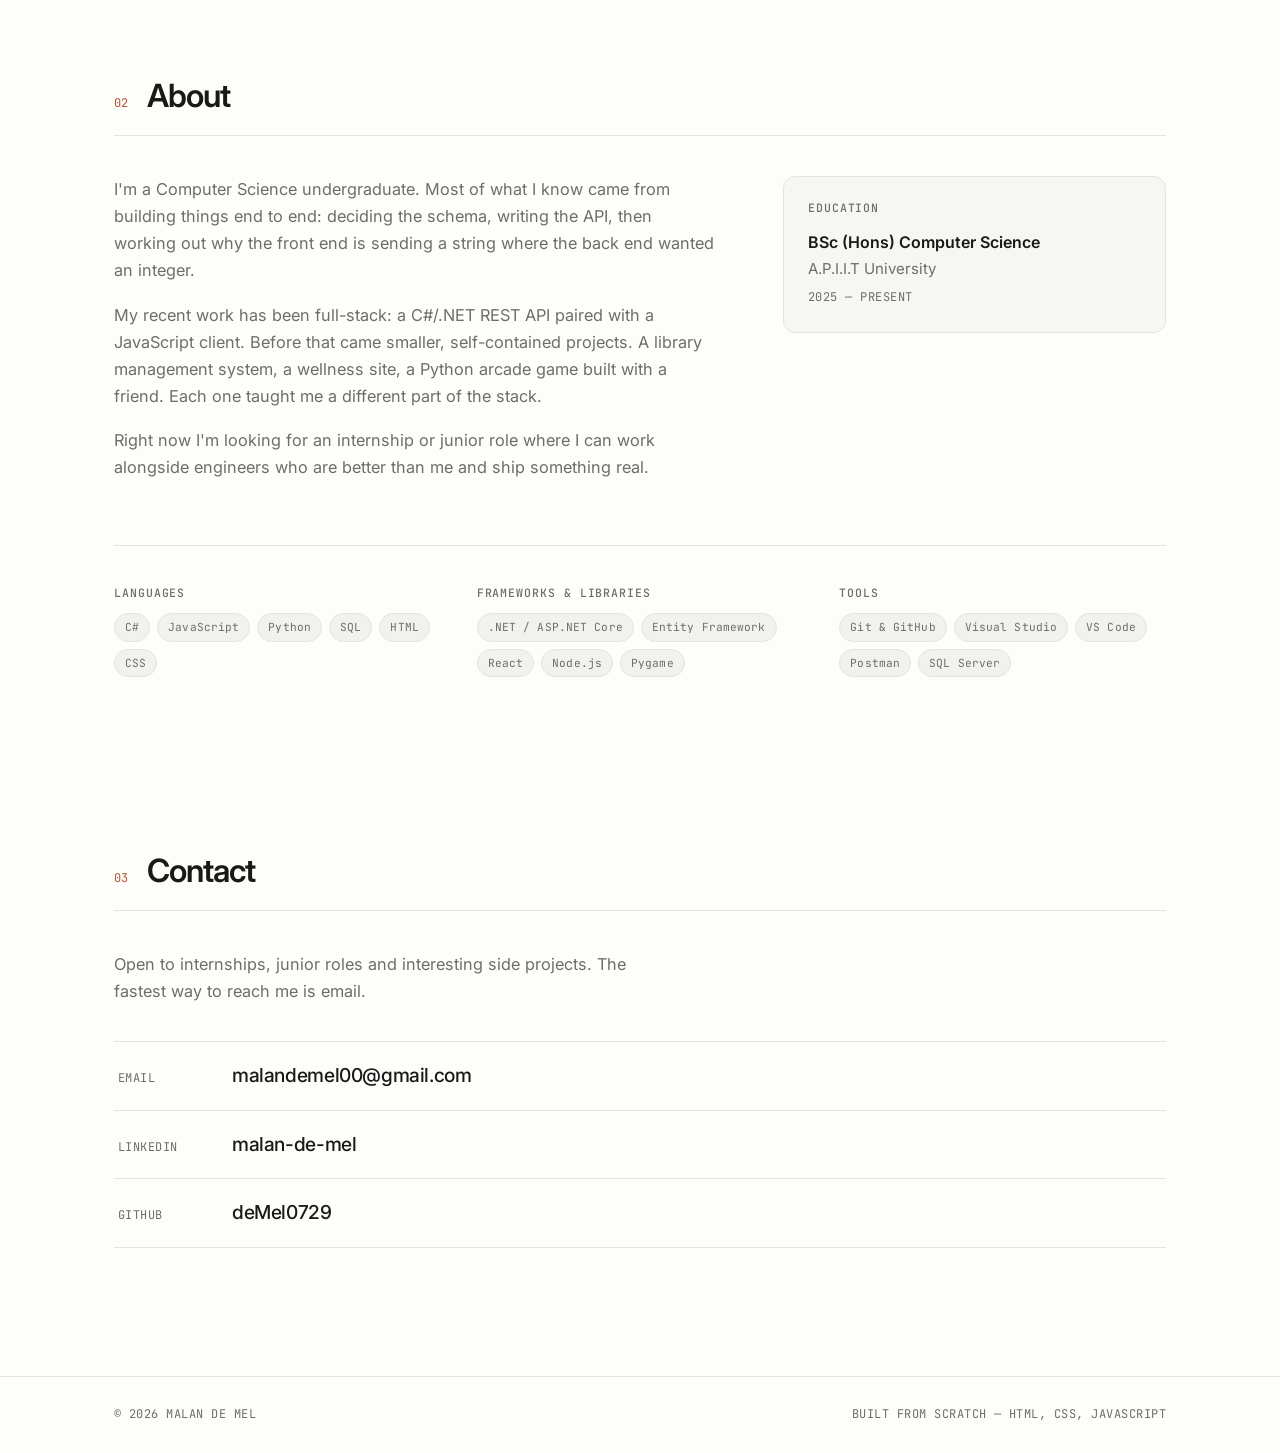
==== commit 88e9296b: "Use the Arial Black wordmark as the header logo Traced MALAN DE MEL from ariblk.ttf into real paths," ====
--- a/index.html
+++ b/index.html
@@ -32,7 +32,11 @@
 <header class="site-header" id="siteHeader">
   <div class="wrap header-inner">
     <a class="brand" href="index.html" aria-label="Malan de Mel, home">
-      <span class="brand-wordmark">Malan de Mel</span>
+      <svg class="brand-logo" viewBox="0 0 1266 100" aria-hidden="true" focusable="false">
+        <g fill="currentColor" transform="scale(0.068213) translate(-145 1466)">
+          <path d="M145 -1466H741L971 -574L1200 -1466H1794V0H1424V-1118L1137 0H802L516 -1118V0H145Z M3108 -242H2592L2521 0H2058L2609 -1466H3103L3654 0H3180ZM3013 -559 2851 -1086 2690 -559Z M3922 -1466H4375V-361H5082V0H3922Z M6313 -242H5797L5726 0H5263L5814 -1466H6308L6859 0H6385ZM6218 -559 6056 -1086 5895 -559Z M7130 -1466H7553L8105 -655V-1466H8532V0H8105L7556 -805V0H7130Z M9767 -1466H10440Q10639 -1466 10762 -1412Q10884 -1358 10964 -1257Q11044 -1156 11080 -1022Q11116 -888 11116 -738Q11116 -503 11063 -374Q11009 -244 10914 -156Q10819 -69 10710 -40Q10561 0 10440 0H9767ZM10220 -1134V-333H10331Q10473 -333 10533 -364Q10593 -396 10627 -474Q10661 -553 10661 -729Q10661 -962 10585 -1048Q10509 -1134 10333 -1134Z M11476 -1466H12690V-1153H11930V-920H12635V-621H11930V-332H12712V0H11476Z M13880 -1466H14476L14706 -574L14935 -1466H15529V0H15159V-1118L14872 0H14537L14251 -1118V0H13880Z M15940 -1466H17154V-1153H16394V-920H17099V-621H16394V-332H17176V0H15940Z M17543 -1466H17996V-361H18703V0H17543Z"/>
+        </g>
+      </svg>
     </a>
 
     <nav class="nav" id="nav" aria-label="Main">
--- a/css/style.css
+++ b/css/style.css
@@ -177,19 +177,17 @@
 
 .brand { display: flex; align-items: center; }
 
-/* Wordmark set in the site's own webfont rather than an image file: stays
-   sharp at every size, follows the light/dark theme, costs no extra request,
-   and is real text for screen readers and search engines. */
-.brand-wordmark {
-  font-size: .8rem;
-  font-weight: 800;
-  text-transform: uppercase;
-  letter-spacing: .13em;
+/* Wordmark traced from Arial Black into real paths, so it needs no font on
+   the visitor's machine. Inlined rather than linked as an <img> because only
+   inline SVG can inherit currentColor and follow the theme. */
+.brand-logo {
+  display: block;
+  height: 14px;
+  width: auto;
   color: var(--accent);
-  white-space: nowrap;
   transition: opacity .2s var(--ease);
 }
-.brand:hover .brand-wordmark { opacity: .68; }
+.brand:hover .brand-logo { opacity: .68; }
 
 .nav { display: flex; align-items: center; gap: 4px; }
 
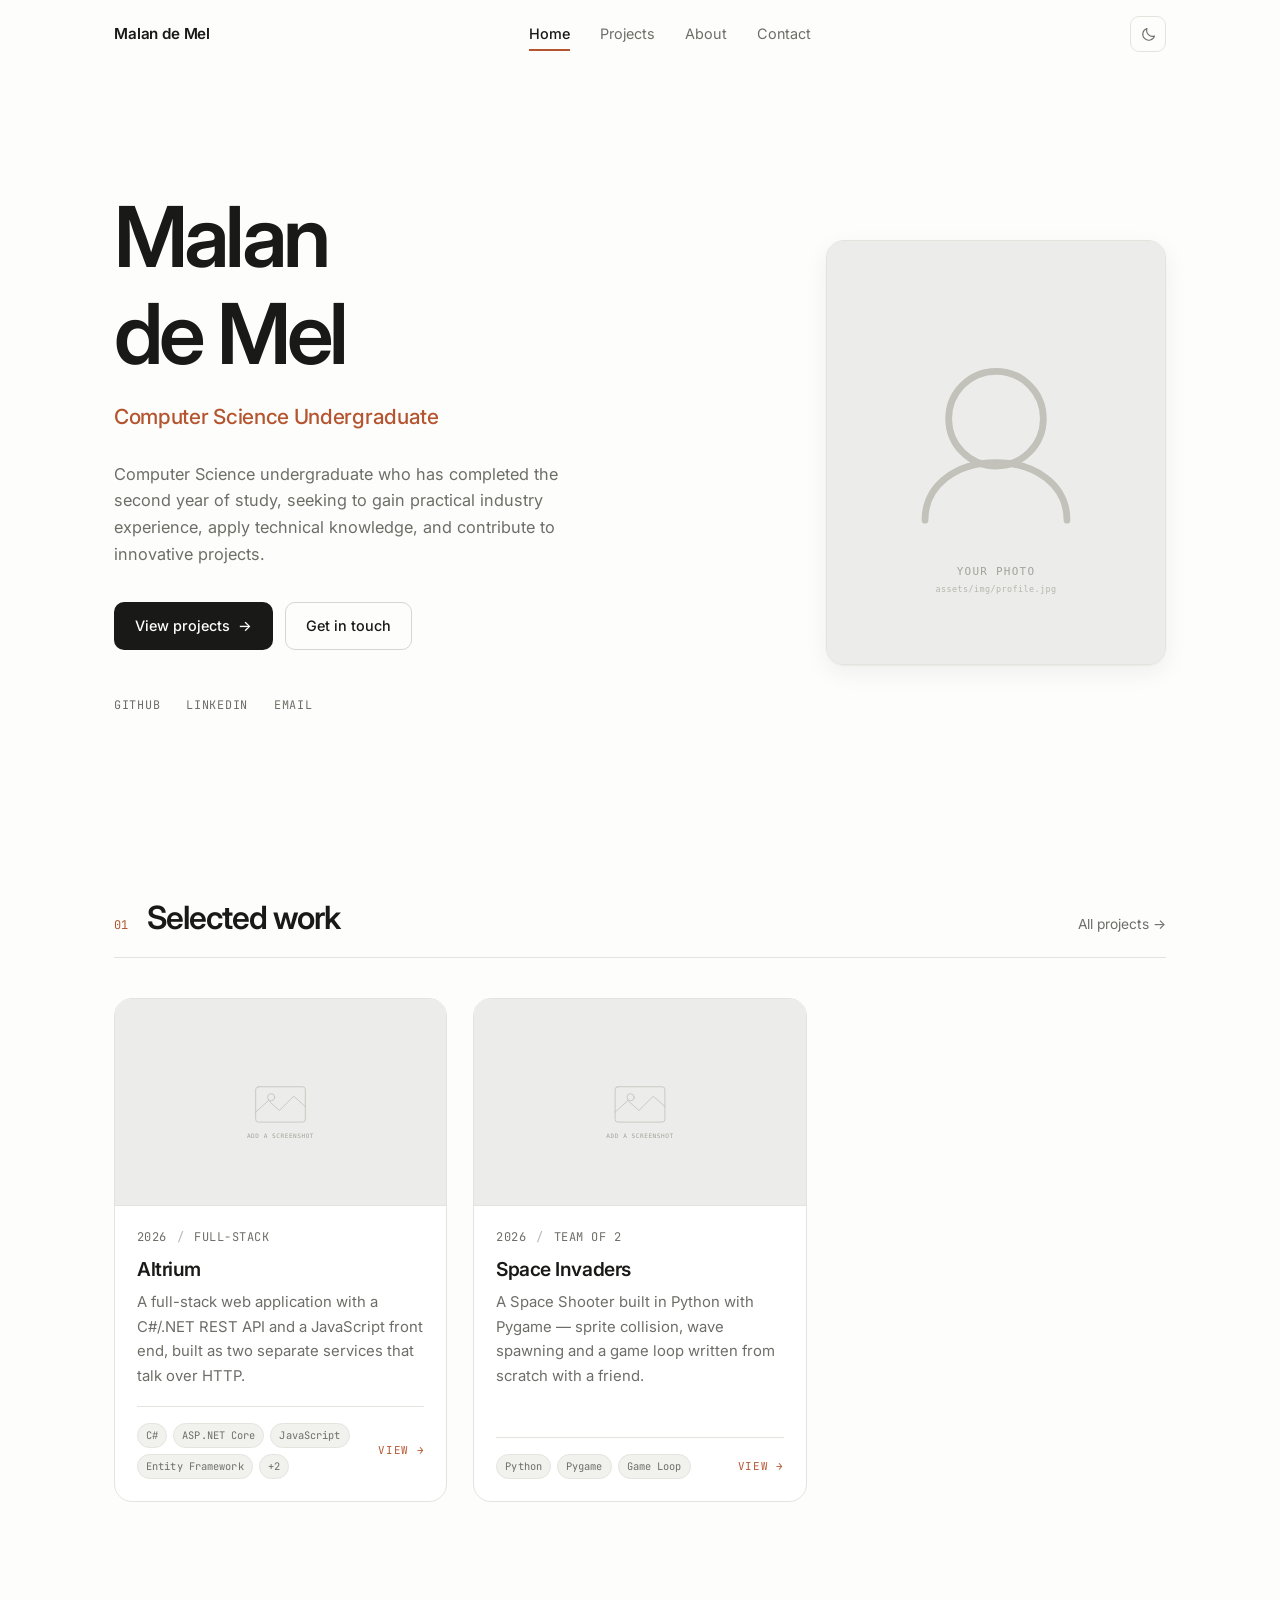
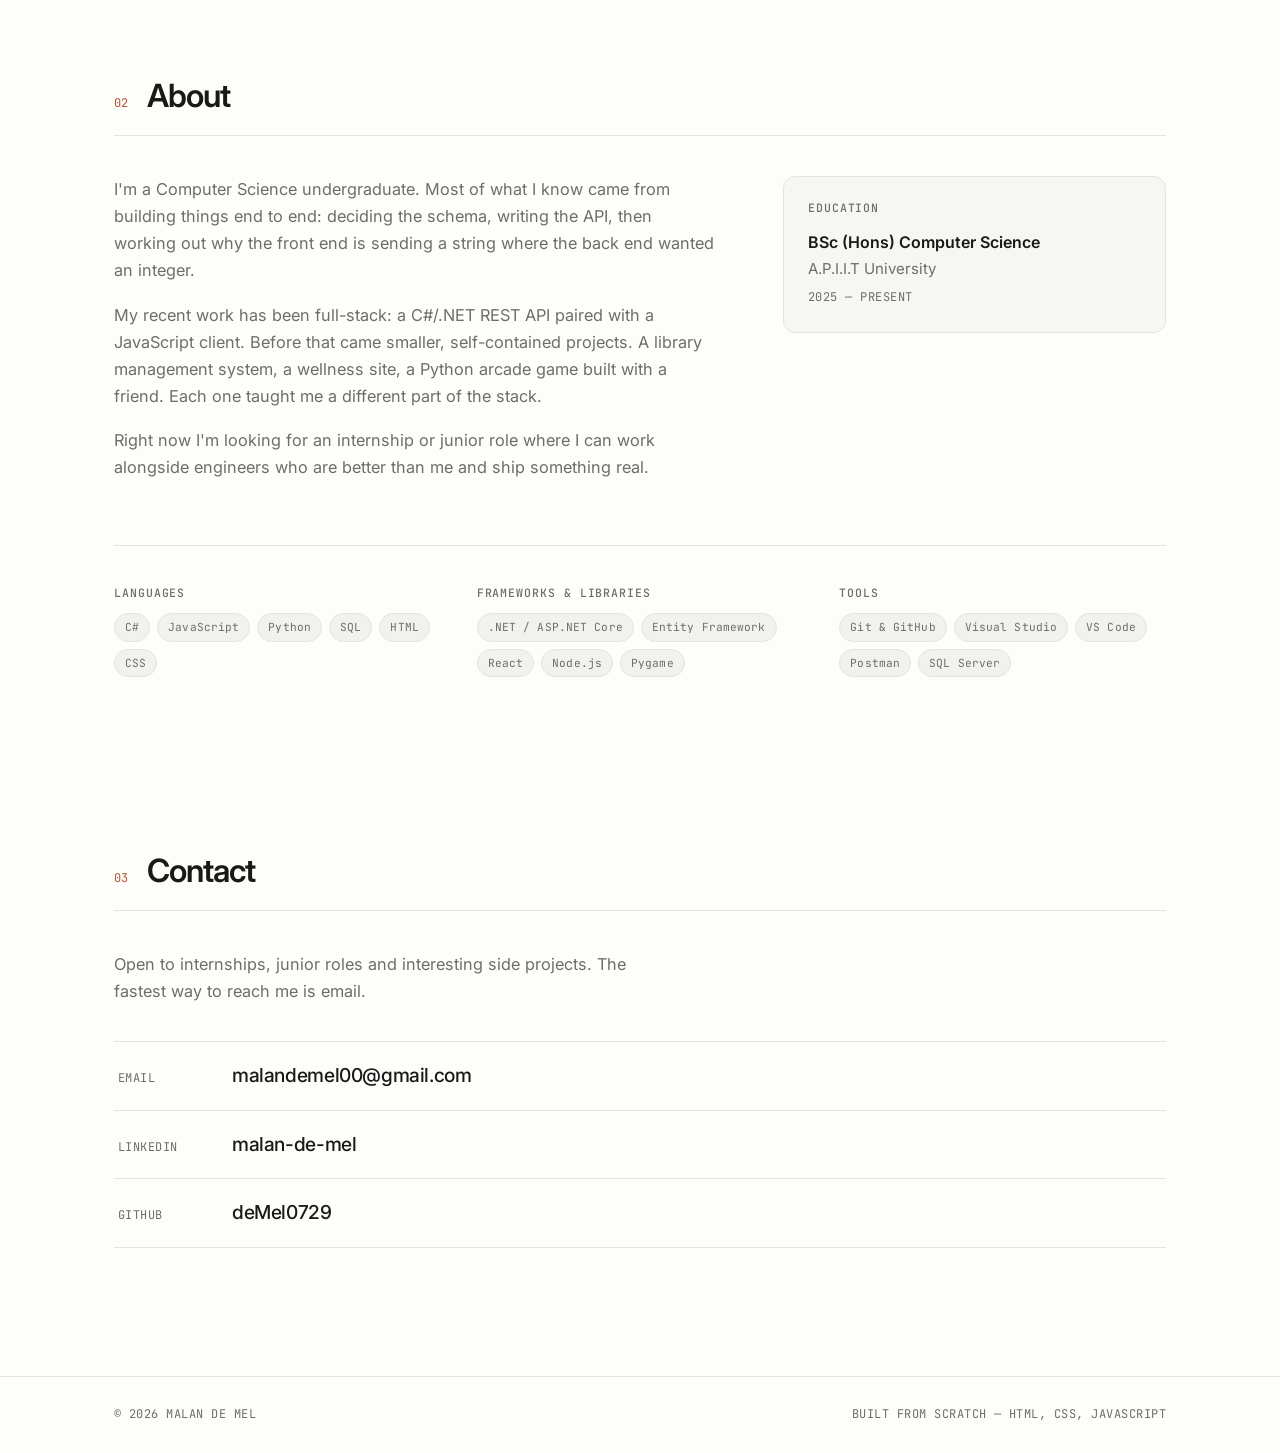
==== commit 9be7941b: "Drop the header logo for plain text Header is now just the name as text. Also removes the Inter 800 " ====
--- a/index.html
+++ b/index.html
@@ -15,7 +15,7 @@
 <link rel="icon" href="favicon.svg" type="image/svg+xml">
 <link rel="preconnect" href="https://fonts.googleapis.com">
 <link rel="preconnect" href="https://fonts.gstatic.com" crossorigin>
-<link href="https://fonts.googleapis.com/css2?family=Inter:wght@400;500;600;700;800&family=JetBrains+Mono:wght@400;500&display=swap" rel="stylesheet">
+<link href="https://fonts.googleapis.com/css2?family=Inter:wght@400;500;600;700&family=JetBrains+Mono:wght@400;500&display=swap" rel="stylesheet">
 <link rel="stylesheet" href="css/style.css">
 <script>
   /* Apply the saved theme before first paint so there is no colour flash. */
@@ -31,12 +31,8 @@
 
 <header class="site-header" id="siteHeader">
   <div class="wrap header-inner">
-    <a class="brand" href="index.html" aria-label="Malan de Mel, home">
-      <svg class="brand-logo" viewBox="0 0 1266 100" aria-hidden="true" focusable="false">
-        <g fill="currentColor" transform="scale(0.068213) translate(-145 1466)">
-          <path d="M145 -1466H741L971 -574L1200 -1466H1794V0H1424V-1118L1137 0H802L516 -1118V0H145Z M3108 -242H2592L2521 0H2058L2609 -1466H3103L3654 0H3180ZM3013 -559 2851 -1086 2690 -559Z M3922 -1466H4375V-361H5082V0H3922Z M6313 -242H5797L5726 0H5263L5814 -1466H6308L6859 0H6385ZM6218 -559 6056 -1086 5895 -559Z M7130 -1466H7553L8105 -655V-1466H8532V0H8105L7556 -805V0H7130Z M9767 -1466H10440Q10639 -1466 10762 -1412Q10884 -1358 10964 -1257Q11044 -1156 11080 -1022Q11116 -888 11116 -738Q11116 -503 11063 -374Q11009 -244 10914 -156Q10819 -69 10710 -40Q10561 0 10440 0H9767ZM10220 -1134V-333H10331Q10473 -333 10533 -364Q10593 -396 10627 -474Q10661 -553 10661 -729Q10661 -962 10585 -1048Q10509 -1134 10333 -1134Z M11476 -1466H12690V-1153H11930V-920H12635V-621H11930V-332H12712V0H11476Z M13880 -1466H14476L14706 -574L14935 -1466H15529V0H15159V-1118L14872 0H14537L14251 -1118V0H13880Z M15940 -1466H17154V-1153H16394V-920H17099V-621H16394V-332H17176V0H15940Z M17543 -1466H17996V-361H18703V0H17543Z"/>
-        </g>
-      </svg>
+    <a class="brand" href="index.html">
+      <span class="brand-name">Malan de Mel</span>
     </a>
 
     <nav class="nav" id="nav" aria-label="Main">
--- a/css/style.css
+++ b/css/style.css
@@ -177,17 +177,14 @@
 
 .brand { display: flex; align-items: center; }
 
-/* Wordmark traced from Arial Black into real paths, so it needs no font on
-   the visitor's machine. Inlined rather than linked as an <img> because only
-   inline SVG can inherit currentColor and follow the theme. */
-.brand-logo {
-  display: block;
-  height: 14px;
-  width: auto;
-  color: var(--accent);
-  transition: opacity .2s var(--ease);
-}
-.brand:hover .brand-logo { opacity: .68; }
+.brand-name {
+  font-weight: 600;
+  font-size: .95rem;
+  letter-spacing: -.01em;
+  white-space: nowrap;
+  transition: color .2s var(--ease);
+}
+.brand:hover .brand-name { color: var(--accent); }
 
 .nav { display: flex; align-items: center; gap: 4px; }
 
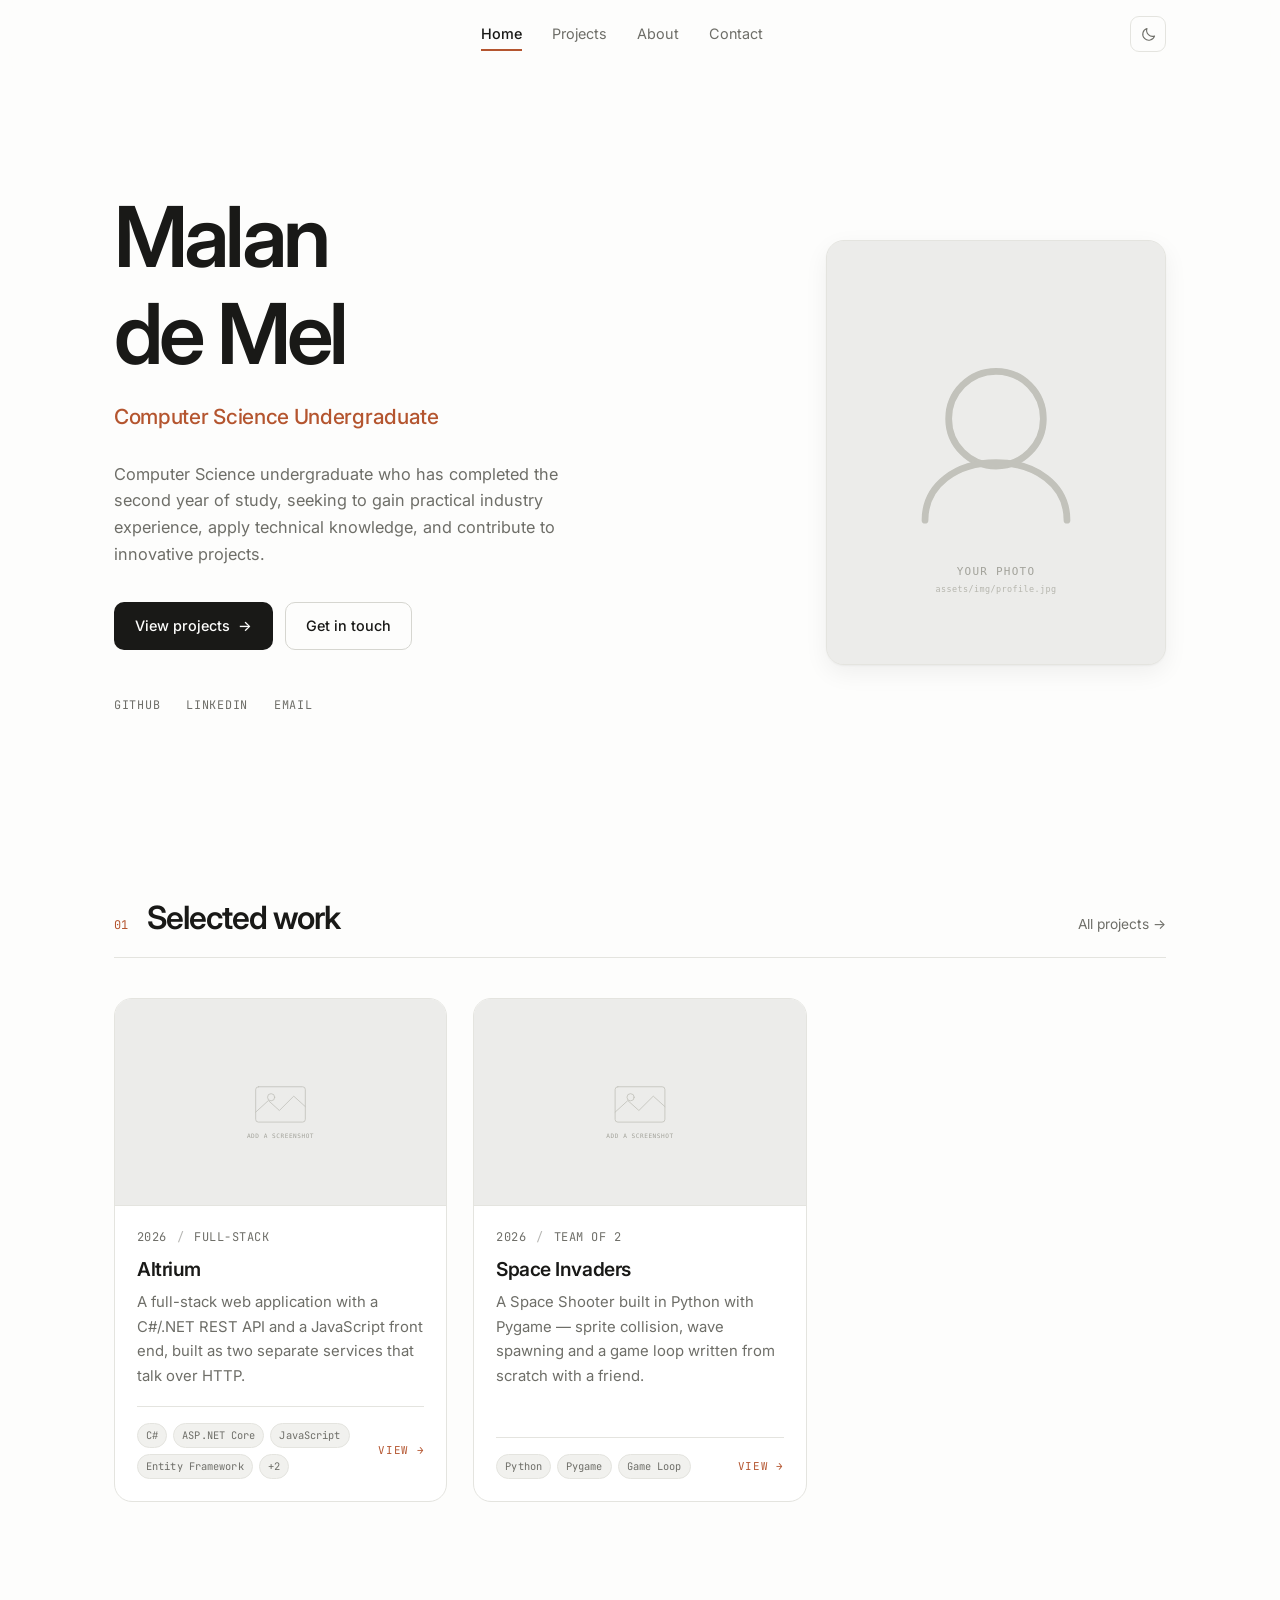
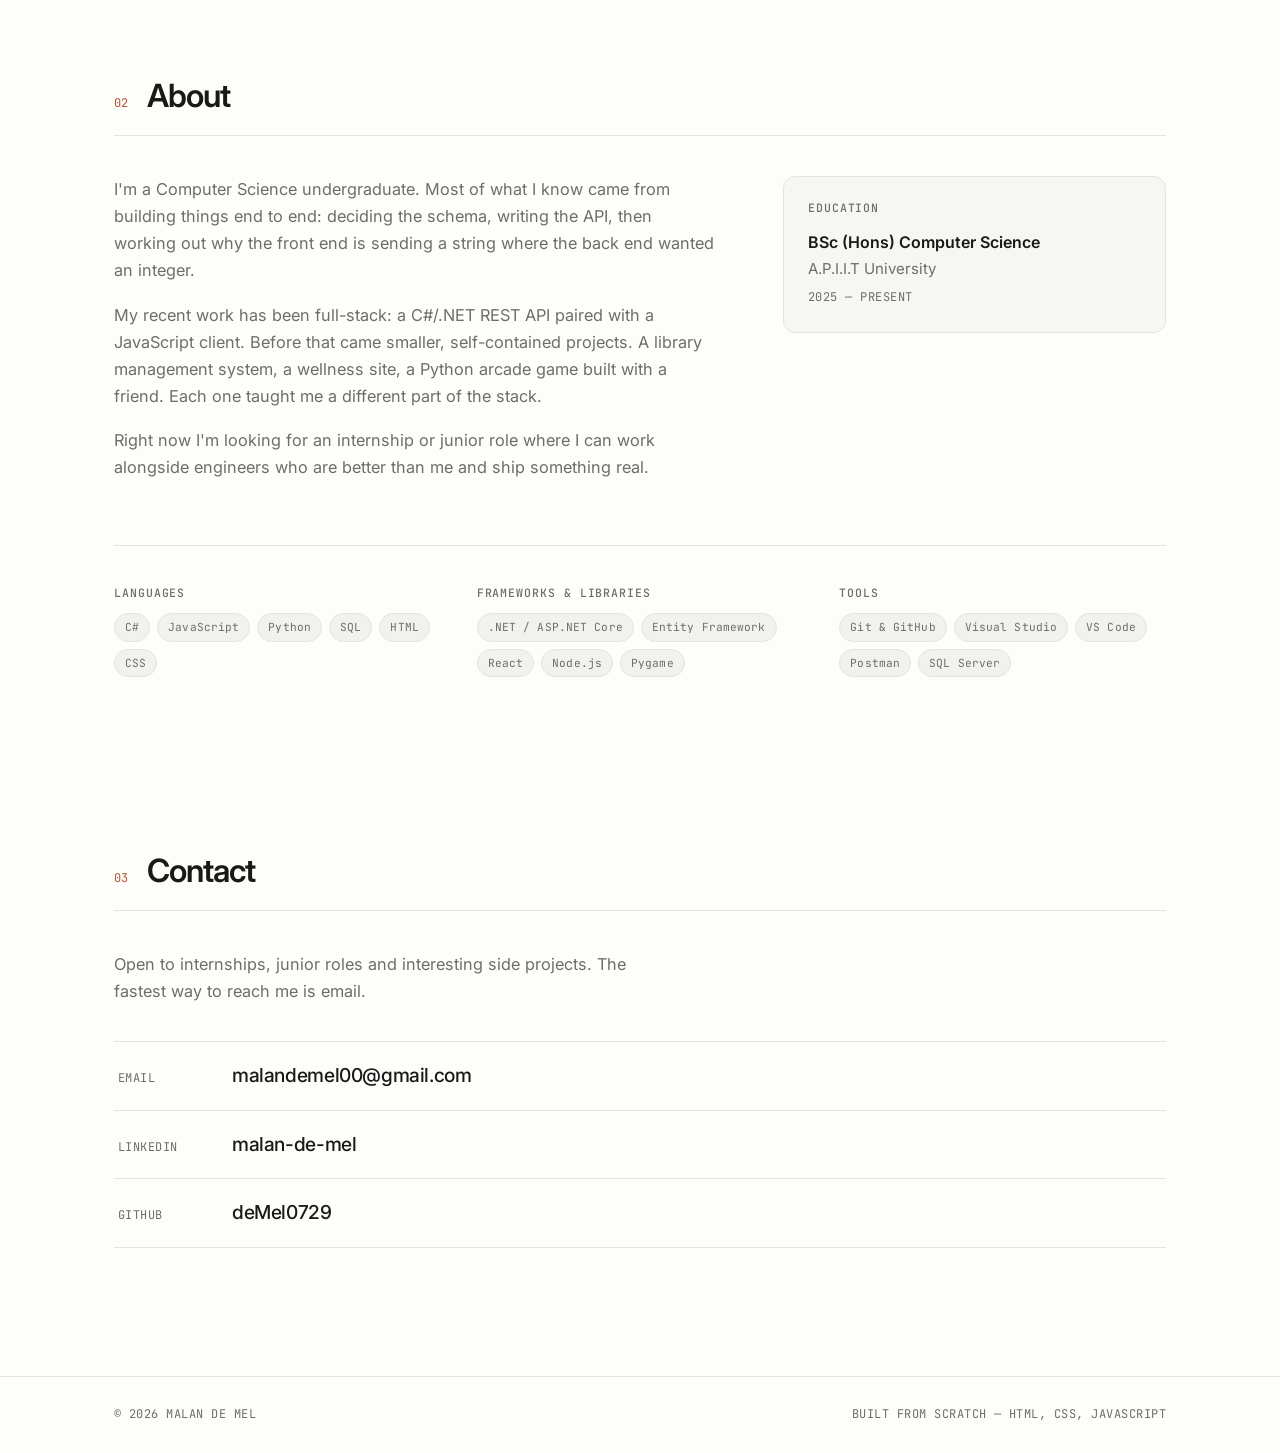
==== commit 7f96eb28: "Remove brand name from header" ====
--- a/index.html
+++ b/index.html
@@ -32,7 +32,6 @@
 <header class="site-header" id="siteHeader">
   <div class="wrap header-inner">
     <a class="brand" href="index.html">
-      <span class="brand-name">Malan de Mel</span>
     </a>
 
     <nav class="nav" id="nav" aria-label="Main">
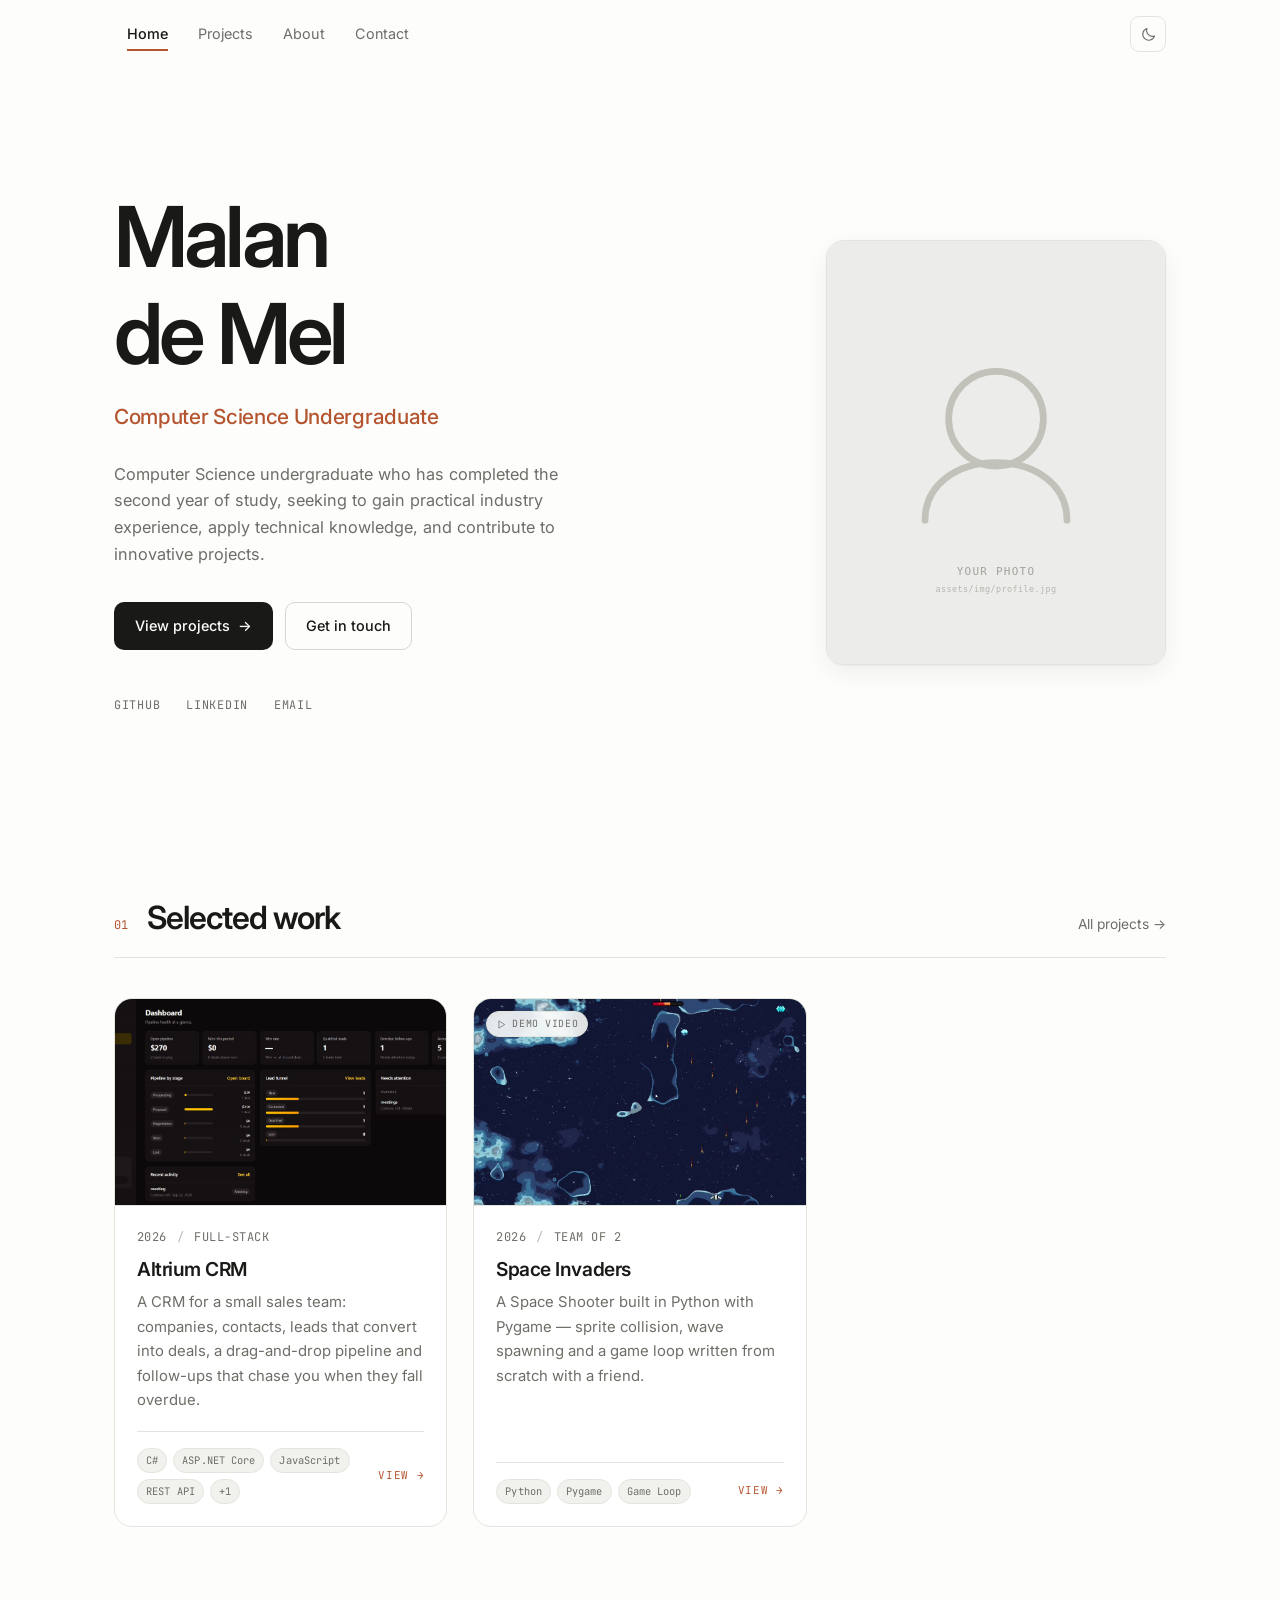
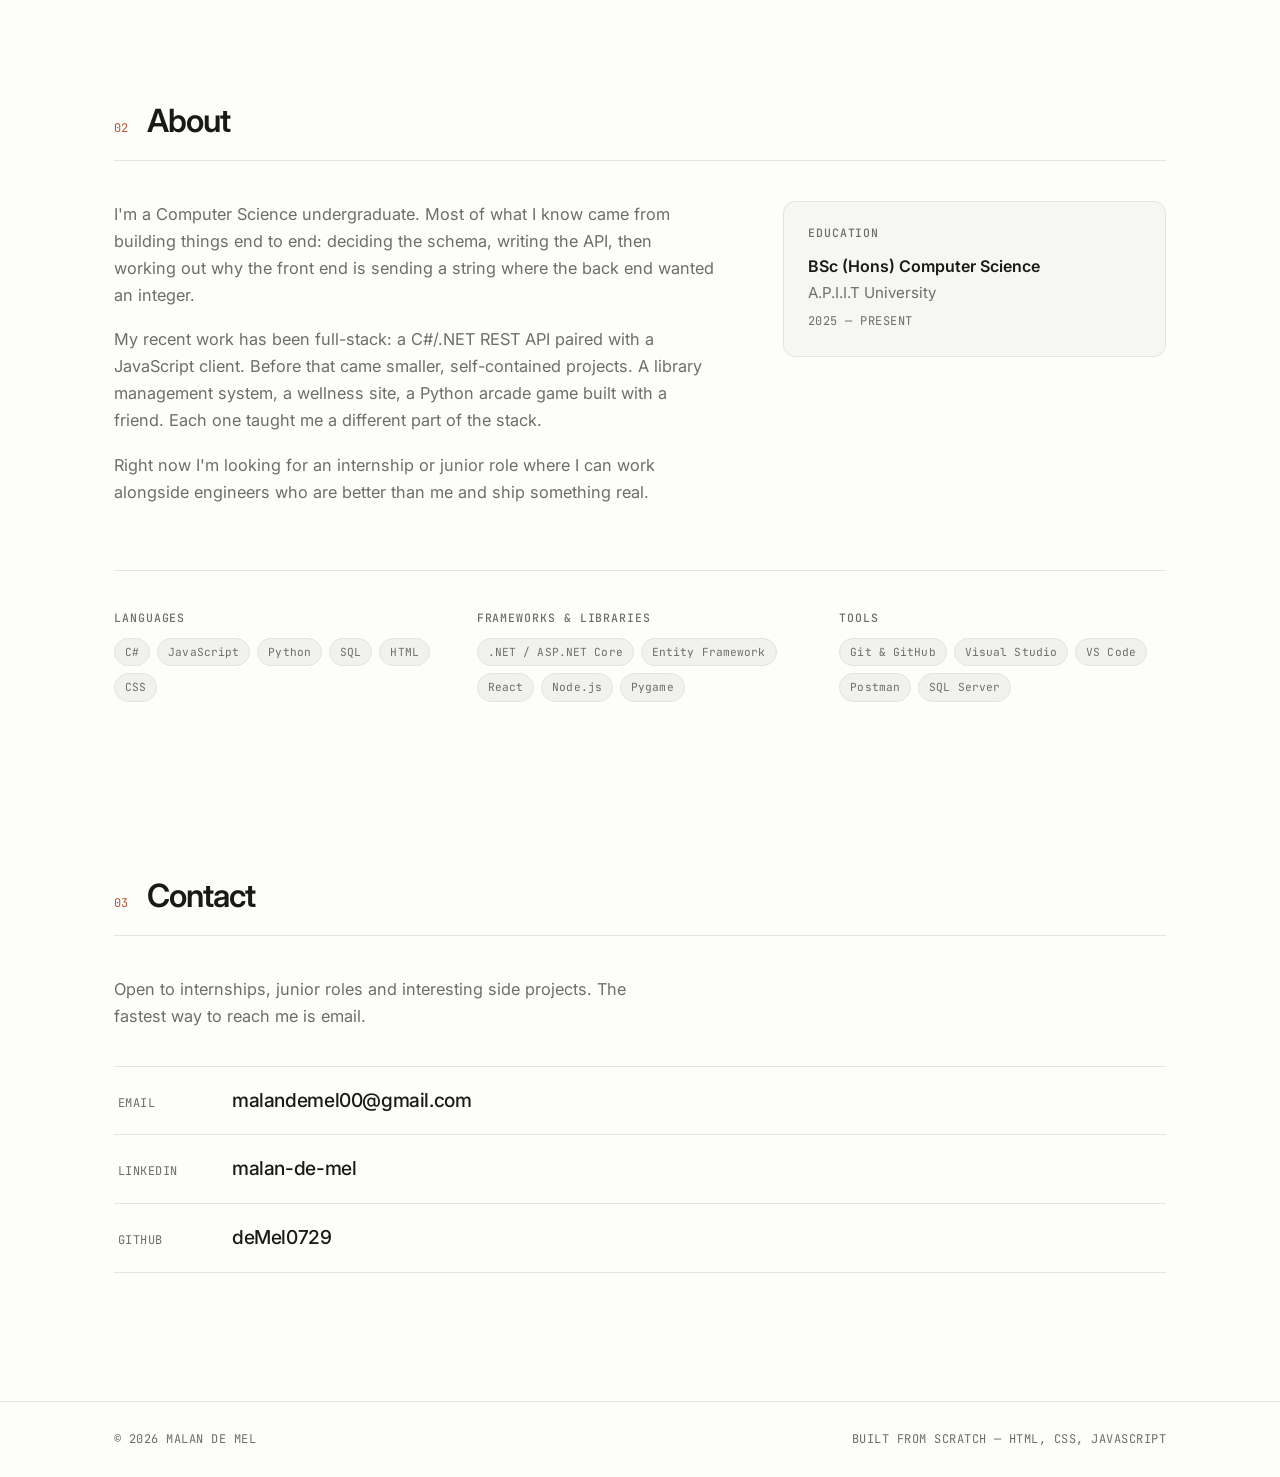
==== commit 64aece20: "Remove the name from the header projects.html still carried the brand link while index.html had been" ====
--- a/index.html
+++ b/index.html
@@ -31,9 +31,6 @@
 
 <header class="site-header" id="siteHeader">
   <div class="wrap header-inner">
-    <a class="brand" href="index.html">
-    </a>
-
     <nav class="nav" id="nav" aria-label="Main">
       <a href="index.html" class="nav-link is-active">Home</a>
       <a href="projects.html" class="nav-link">Projects</a>
--- a/css/style.css
+++ b/css/style.css
@@ -175,17 +175,6 @@
   gap: 16px;
 }
 
-.brand { display: flex; align-items: center; }
-
-.brand-name {
-  font-weight: 600;
-  font-size: .95rem;
-  letter-spacing: -.01em;
-  white-space: nowrap;
-  transition: color .2s var(--ease);
-}
-.brand:hover .brand-name { color: var(--accent); }
-
 .nav { display: flex; align-items: center; gap: 4px; }
 
 .nav-link {
@@ -208,7 +197,7 @@
   background: var(--accent);
 }
 
-.header-actions { display: flex; align-items: center; gap: 6px; }
+.header-actions { display: flex; align-items: center; gap: 6px; margin-left: auto; }
 
 .icon-btn {
   display: grid;
